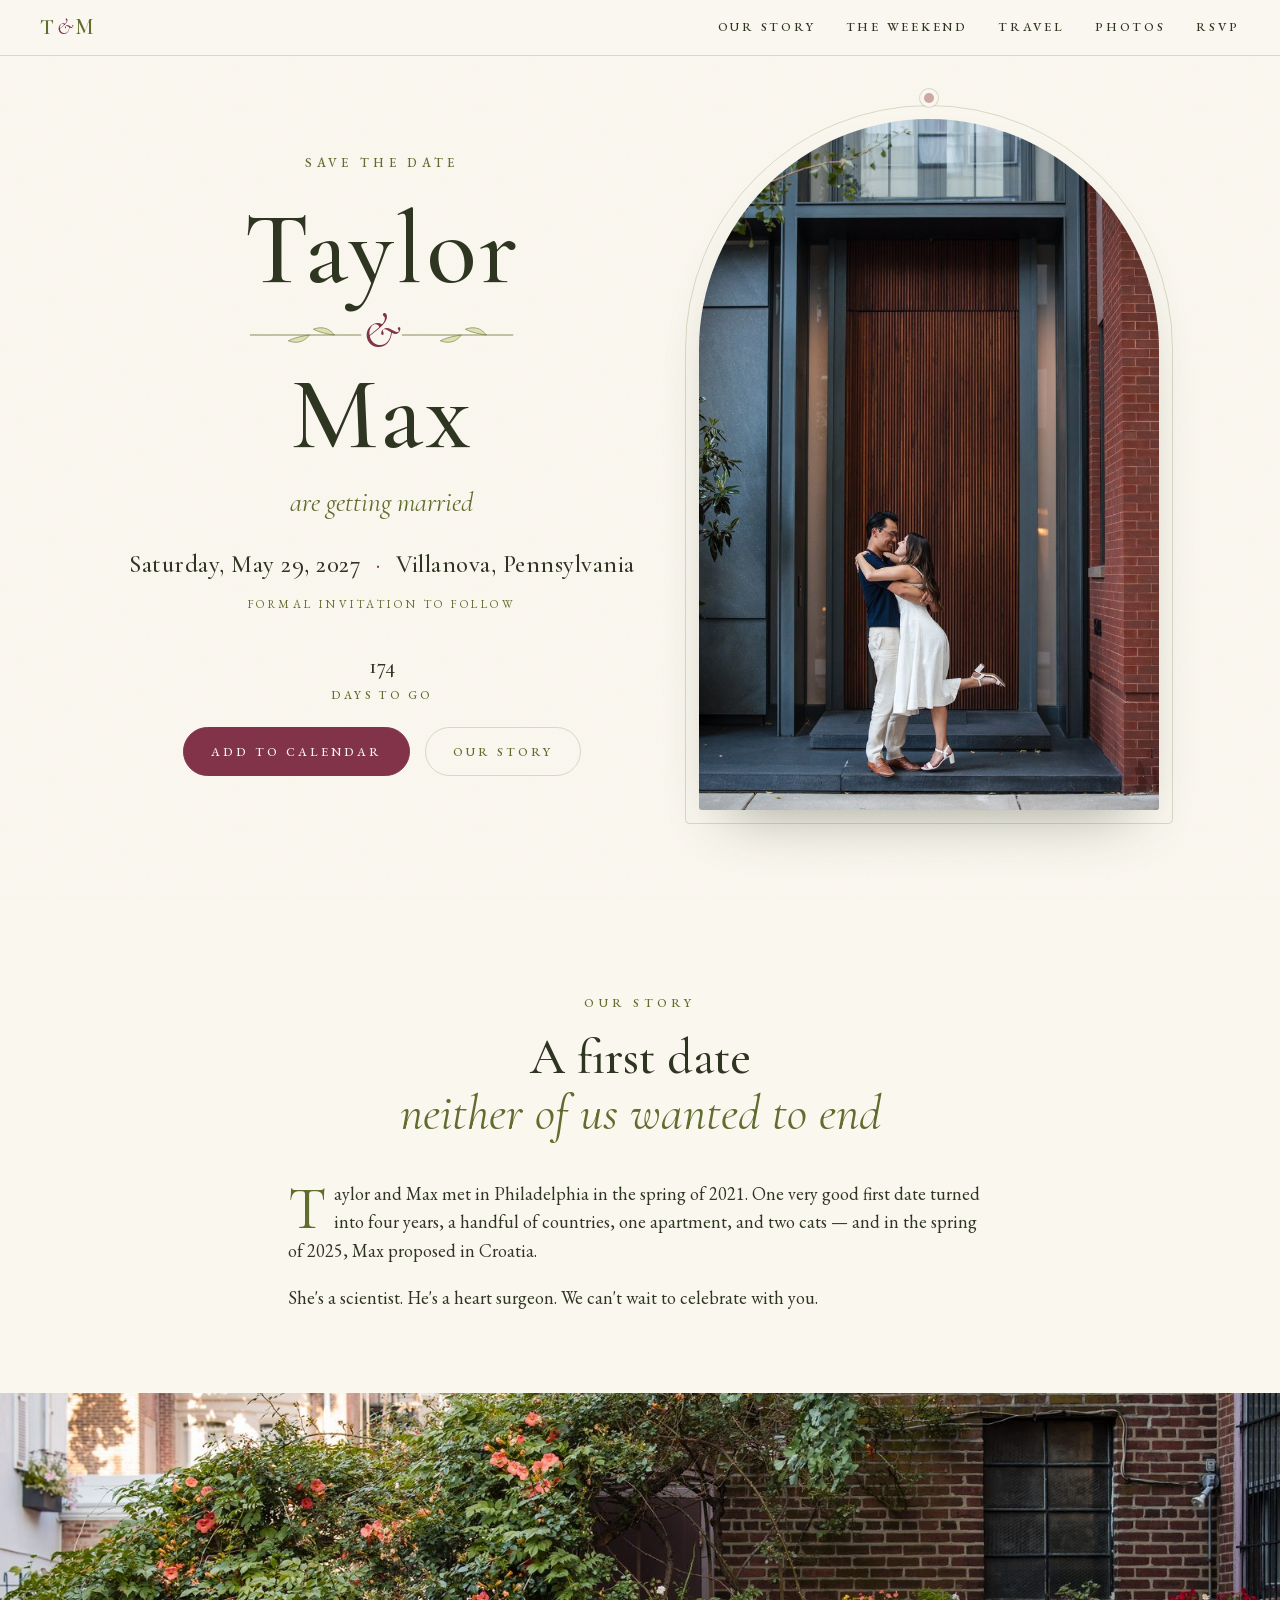
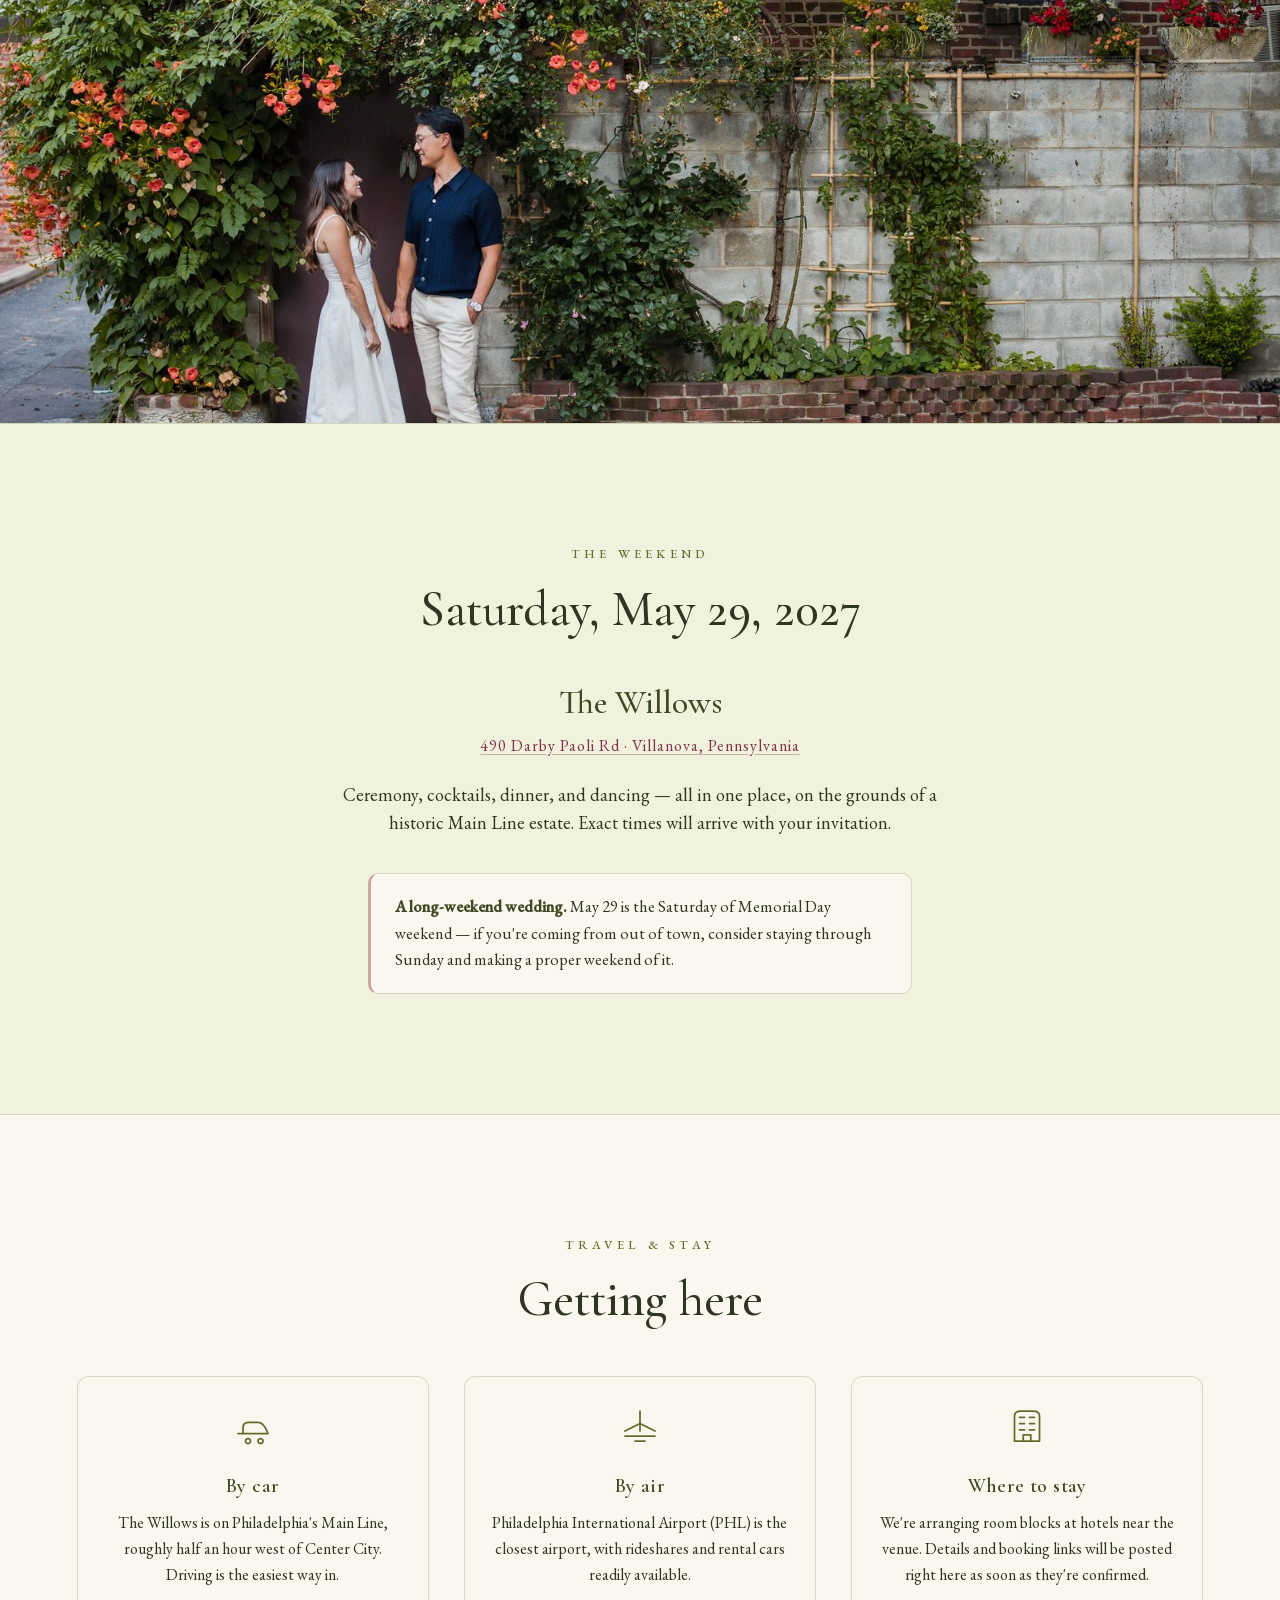
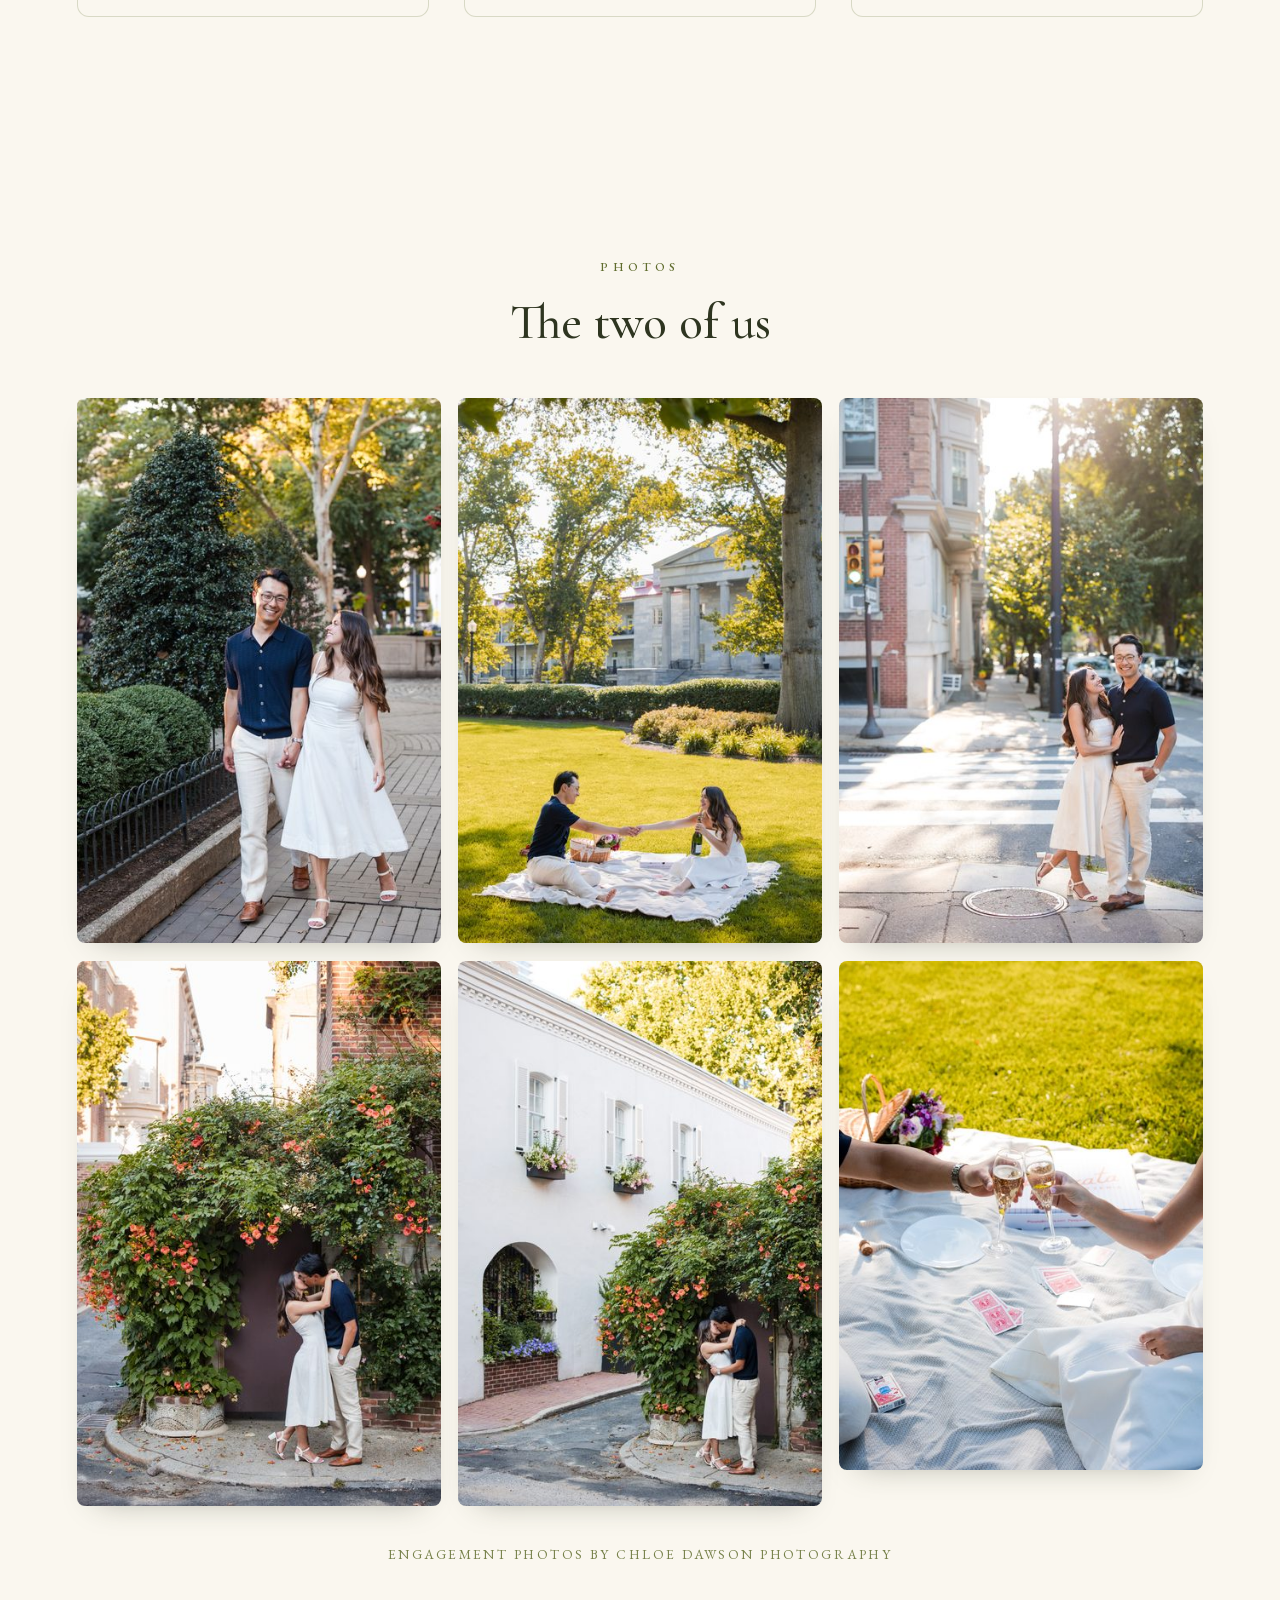
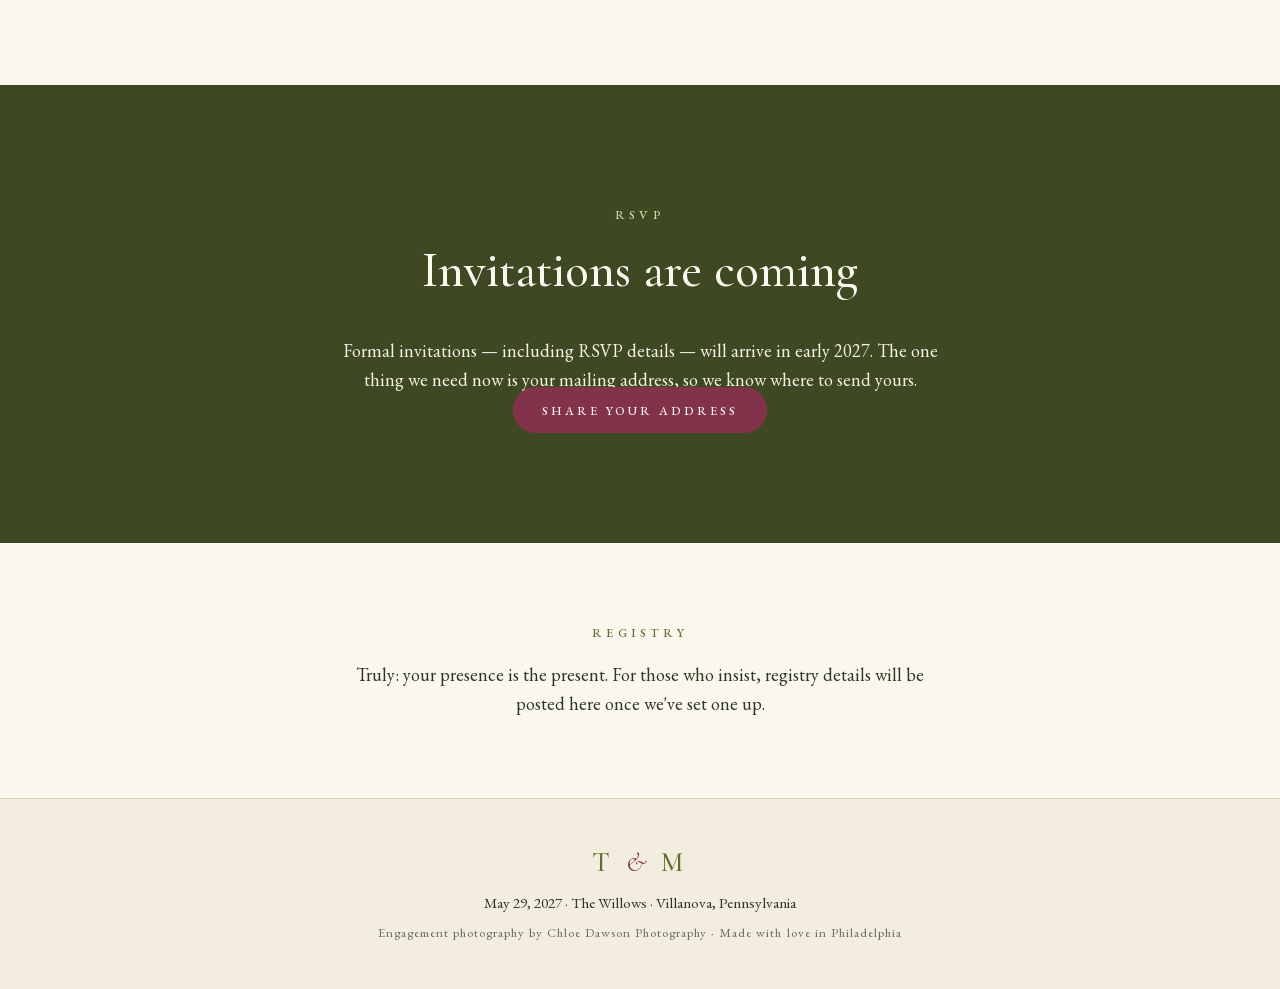
==== details/index.html @ 6a50643a "Save-the-date front door with mailing-address form; full site moved to /details/ (story trimmed, gal" ====
<!DOCTYPE html>
<html lang="en" class="no-js">
<head>
<meta charset="utf-8">
<meta name="viewport" content="width=device-width, initial-scale=1">
<title>Save the Date — Taylor &amp; Max, May 29, 2027</title>
<meta name="description" content="Save the date: Taylor &amp; Max are getting married Saturday, May 29, 2027 at The Willows in Villanova, Pennsylvania. Formal invitation to follow.">
<link rel="canonical" href="https://maxandtaylor2027.com/details/">
<meta property="og:title" content="Save the Date — Taylor &amp; Max, May 29, 2027">
<meta property="og:description" content="Save the date: Taylor &amp; Max are getting married Saturday, May 29, 2027 in Villanova, Pennsylvania. Formal invitation to follow.">
<meta property="og:type" content="website">
<meta property="og:url" content="https://maxandtaylor2027.com/details/">
<meta property="og:image" content="https://maxandtaylor2027.com/img/og.jpg">
<meta property="og:image:width" content="1200">
<meta property="og:image:height" content="630">
<meta name="theme-color" content="#FAF7EF">
<link rel="icon" href="/favicon.svg" type="image/svg+xml">
<link rel="preload" href="/fonts/CormorantGaramond-400.woff2" as="font" type="font/woff2" crossorigin>
<link rel="preload" href="/fonts/CormorantGaramond-400i.woff2" as="font" type="font/woff2" crossorigin>
<link rel="stylesheet" href="/css/styles.css">
</head>
<body>

<header class="topbar" id="top">
  <a class="monogram" href="#top" aria-label="Taylor and Max — back to top">T<span class="amp">&amp;</span>M</a>
  <nav class="topnav" aria-label="Sections">
    <a href="#story">Our Story</a>
    <a href="#weekend">The Weekend</a>
    <a href="#travel">Travel</a>
    <a href="#photos">Photos</a>
    <a href="#rsvp">RSVP</a>
  </nav>
</header>

<main>

<!-- ============ HERO ============ -->
<section class="hero">
  <div class="hero-text">
    <p class="eyebrow reveal">Save the Date</p>
    <h1 class="names">
      <span class="reveal d1">Taylor</span>
      <span class="ampline reveal d2"><svg class="sprig sprig-left" viewBox="0 0 120 24" aria-hidden="true"><path d="M118 12 C 90 12, 60 12, 2 12" /><path d="M30 12 C 36 4, 44 3, 52 6 C 44 10, 36 11, 30 12 Z" class="leaf"/><path d="M56 12 C 62 20, 70 21, 78 18 C 70 14, 62 13, 56 12 Z" class="leaf"/></svg><em>&amp;</em><svg class="sprig" viewBox="0 0 120 24" aria-hidden="true"><path d="M2 12 C 30 12, 60 12, 118 12" /><path d="M90 12 C 84 4, 76 3, 68 6 C 76 10, 84 11, 90 12 Z" class="leaf"/><path d="M64 12 C 58 20, 50 21, 42 18 C 50 14, 58 13, 64 12 Z" class="leaf"/></svg></span>
      <span class="reveal d3">Max</span>
    </h1>
    <p class="hero-sub reveal d4"><em>are getting married</em></p>
    <p class="hero-date reveal d4">Saturday, May 29, 2027 <span class="dot">&middot;</span> Villanova, Pennsylvania</p>
    <p class="hero-note reveal d5">Formal invitation to follow</p>
    <div class="hero-meta reveal d5">
      <p class="countdown" id="countdown" aria-live="off"></p>
      <div class="hero-actions">
        <a class="btn" href="/wedding.ics" download>Add to calendar</a>
        <a class="btn btn-ghost" href="#story">Our story</a>
      </div>
    </div>
  </div>
  <figure class="hero-photo reveal-photo">
    <img src="/img/p150-md.jpg" srcset="/img/p150-md.jpg 733w, /img/p150-lg.jpg 1067w" sizes="(max-width: 900px) 92vw, 44vw" width="733" height="1100" alt="Taylor and Max kissing in a doorway, Taylor's heel kicked up" fetchpriority="high" decoding="async">
  </figure>
</section>

<!-- ============ STORY ============ -->
<section class="section story" id="story">
  <div class="measure">
    <p class="kicker reveal">Our Story</p>
    <h2 class="reveal">A first date<br><em>neither of us wanted to end</em></h2>
    <div class="prose reveal">
      <p>Taylor and Max met in Philadelphia in the spring of 2021. One very good first date turned into four years, a handful of countries, one apartment, and two cats &mdash; and in the spring of 2025, Max proposed in Croatia.</p>
      <p>She's a scientist. He's a heart surgeon. We can't wait to celebrate with you.</p>
    </div>
  </div>
  <div class="story-band reveal-photo">
    <img src="/img/p104-md.jpg" srcset="/img/p104-md.jpg 1100w, /img/p104-lg.jpg 1600w" sizes="100vw" width="1100" height="733" alt="Taylor and Max beneath a wall of flowering trumpet vine in Philadelphia" loading="lazy" decoding="async">
  </div>
</section>

<!-- ============ WEEKEND ============ -->
<section class="section weekend" id="weekend">
  <div class="measure center">
    <p class="kicker reveal">The Weekend</p>
    <h2 class="reveal">Saturday, May 29, 2027</h2>
    <div class="venue reveal">
      <p class="venue-name">The Willows</p>
      <p class="venue-addr"><a href="https://maps.google.com/?q=The+Willows,+490+Darby+Paoli+Rd,+Villanova,+PA+19085" rel="noopener" target="_blank">490 Darby Paoli Rd &middot; Villanova, Pennsylvania</a></p>
    </div>
    <p class="prose-wide reveal">Ceremony, cocktails, dinner, and dancing &mdash; all in one place, on the grounds of a historic Main&nbsp;Line estate. Exact times will arrive with your invitation.</p>
    <aside class="notecard reveal">
      <p><strong>A long-weekend wedding.</strong> May 29 is the Saturday of Memorial Day weekend &mdash; if you're coming from out of town, consider staying through Sunday and making a proper weekend of it.</p>
    </aside>
  </div>
</section>

<!-- ============ TRAVEL ============ -->
<section class="section travel" id="travel">
  <div class="wide">
    <p class="kicker center reveal">Travel &amp; Stay</p>
    <h2 class="center reveal">Getting here</h2>
    <div class="travel-grid">
      <article class="travel-card reveal">
        <svg class="ticon" viewBox="0 0 32 32" aria-hidden="true"><path d="M4 22 L28 22 M8 22 L8 17 C8 14 10 13 13 13 L20 13 C24 13 26 16 28 22 M12 26 a2 2 0 1 0 0.01 0 M22 26 a2 2 0 1 0 0.01 0"/></svg>
        <h3>By car</h3>
        <p>The Willows is on Philadelphia's Main Line, roughly half an hour west of Center City. Driving is the easiest way in.</p>
      </article>
      <article class="travel-card reveal d1">
        <svg class="ticon" viewBox="0 0 32 32" aria-hidden="true"><path d="M4 24 L28 24 M16 4 L16 14 M16 14 L28 20 M16 14 L4 20 M16 14 L16 20 M12 28 L20 28"/></svg>
        <h3>By air</h3>
        <p>Philadelphia International Airport (PHL) is the closest airport, with rideshares and rental cars readily available.</p>
      </article>
      <article class="travel-card reveal d2">
        <svg class="ticon" viewBox="0 0 32 32" aria-hidden="true"><path d="M6 28 L6 8 C6 5 8 4 11 4 L21 4 C24 4 26 5 26 8 L26 28 M6 28 L26 28 M10 9 L14 9 M18 9 L22 9 M10 14 L14 14 M18 14 L22 14 M10 19 L14 19 M18 19 L22 19 M13 28 L13 23 L19 23 L19 28"/></svg>
        <h3>Where to stay</h3>
        <p>We're arranging room blocks at hotels near the venue. Details and booking links will be posted right here as soon as they're confirmed.</p>
      </article>
    </div>
  </div>
</section>

<!-- ============ PHOTOS ============ -->
<section class="section photos" id="photos">
  <div class="wide">
    <p class="kicker center reveal">Photos</p>
    <h2 class="center reveal">The two of us</h2>
    <div class="gallery" id="gallery">
      <button class="ph" aria-label="View photo 1"><img src="/img/p133-sm.jpg" srcset="/img/p133-sm.jpg 427w, /img/p133-md.jpg 733w" sizes="(max-width: 640px) 92vw, (max-width: 1000px) 44vw, 29vw" data-full="/img/p133-lg.jpg" width="733" height="1100" alt="Walking together along a tree-lined square" loading="lazy" decoding="async"></button>
      <button class="ph" aria-label="View photo 2"><img src="/img/p105-sm.jpg" srcset="/img/p105-sm.jpg 427w, /img/p105-md.jpg 733w" sizes="(max-width: 640px) 92vw, (max-width: 1000px) 44vw, 29vw" data-full="/img/p105-lg.jpg" width="733" height="1100" alt="A kiss beneath an archway of trumpet vine" loading="lazy" decoding="async"></button>
      <button class="ph" aria-label="View photo 3"><img src="/img/pbase-sm.jpg" srcset="/img/pbase-sm.jpg 427w, /img/pbase-md.jpg 733w" sizes="(max-width: 640px) 92vw, (max-width: 1000px) 44vw, 29vw" data-full="/img/pbase-lg.jpg" width="733" height="1100" alt="A picnic on the lawn with a basket and champagne" loading="lazy" decoding="async"></button>
      <button class="ph" aria-label="View photo 4"><img src="/img/p106-sm.jpg" srcset="/img/p106-sm.jpg 427w, /img/p106-md.jpg 733w" sizes="(max-width: 640px) 92vw, (max-width: 1000px) 44vw, 29vw" data-full="/img/p106-lg.jpg" width="733" height="1100" alt="An embrace beside a white cottage with flower boxes" loading="lazy" decoding="async"></button>
      <button class="ph" aria-label="View photo 5"><img src="/img/p38-sm.jpg" srcset="/img/p38-sm.jpg 427w, /img/p38-md.jpg 733w" sizes="(max-width: 640px) 92vw, (max-width: 1000px) 44vw, 29vw" data-full="/img/p38-lg.jpg" width="733" height="1100" alt="Crossing a golden-lit city street" loading="lazy" decoding="async"></button>
      <button class="ph" aria-label="View photo 6"><img src="/img/p6-sm.jpg" srcset="/img/p6-sm.jpg 457w, /img/p6-md.jpg 786w" sizes="(max-width: 640px) 92vw, (max-width: 1000px) 44vw, 29vw" data-full="/img/p6-lg.jpg" width="786" height="1100" alt="A champagne toast over the picnic blanket" loading="lazy" decoding="async"></button>
    </div>
    <p class="credit center">Engagement photos by Chloe Dawson Photography</p>
  </div>
</section>

<!-- ============ RSVP ============ -->
<section class="section rsvp" id="rsvp">
  <div class="measure center">
    <p class="kicker light reveal">RSVP</p>
    <h2 class="reveal">Invitations are coming</h2>
    <p class="prose-wide reveal">Formal invitations &mdash; including RSVP details &mdash; will arrive in early 2027. The one thing we need now is your mailing address, so we know where to send yours.</p>
    <p class="center reveal"><a class="btn" href="/#address">Share your address</a></p>
  </div>
</section>

<!-- ============ REGISTRY ============ -->
<section class="section registry" id="registry">
  <div class="measure center">
    <p class="kicker reveal">Registry</p>
    <p class="prose-wide reveal">Truly: your presence is the present. For those who insist, registry details will be posted here once we've set one up.</p>
  </div>
</section>

</main>

<footer class="footer">
  <p class="foot-monogram">T <em>&amp;</em> M</p>
  <p>May 29, 2027 &middot; The Willows &middot; Villanova, Pennsylvania</p>
  <p class="foot-credit">Engagement photography by Chloe Dawson Photography &middot; Made with love in Philadelphia</p>
</footer>

<!-- Lightbox -->
<dialog class="lightbox" id="lightbox" aria-label="Photo viewer">
  <button class="lb-close" id="lbClose" aria-label="Close">&times;</button>
  <button class="lb-prev" id="lbPrev" aria-label="Previous photo">&#8249;</button>
  <img id="lbImg" alt="">
  <button class="lb-next" id="lbNext" aria-label="Next photo">&#8250;</button>
</dialog>

<script src="/js/main.js" defer></script>
</body>
</html>
---- css/styles.css ----
/* ————————————————————————————————————————————————
   Taylor & Max · May 29 2027 · maxandtaylor2027.com
   Palette from Taylor's board: olive #606D2E · celadon #D5DB9C
   dusty rose #CFA7A5 · berry #82334A · cream paper base
———————————————————————————————————————————————— */

/* Variable fonts: one file per style covers the full weight range */
@font-face { font-family:'Cormorant Garamond'; src:url('/fonts/CormorantGaramond-400.woff2') format('woff2'); font-weight:400 600; font-style:normal; font-display:swap; }
@font-face { font-family:'Cormorant Garamond'; src:url('/fonts/CormorantGaramond-400i.woff2') format('woff2'); font-weight:400; font-style:italic; font-display:swap; }
@font-face { font-family:'EB Garamond'; src:url('/fonts/EBGaramond-400.woff2') format('woff2'); font-weight:400 500; font-style:normal; font-display:swap; }
@font-face { font-family:'EB Garamond'; src:url('/fonts/EBGaramond-400i.woff2') format('woff2'); font-weight:400; font-style:italic; font-display:swap; }

:root{
  --cream:#FAF7EF;
  --cream-deep:#F2EDDE;
  --wash:#F0F2DD;
  --celadon:#D5DB9C;
  --olive:#606D2E;
  --olive-deep:#3E4823;
  --ink:#2E3520;
  --rose:#CFA7A5;
  --rose-deep:#B98784;
  --berry:#82334A;
  --hairline:rgba(96,109,46,.22);
  --display:'Cormorant Garamond', 'Iowan Old Style', Georgia, serif;
  --body:'EB Garamond', Georgia, serif;
  --ease:cubic-bezier(.22,.61,.21,1);
}

*{ box-sizing:border-box; margin:0; padding:0; }
html{ scroll-behavior:smooth; }
body{
  font-family:var(--body);
  color:var(--ink);
  background:var(--cream);
  line-height:1.6;
  font-size:1.125rem;
  -webkit-font-smoothing:antialiased;
  overflow-x:hidden;
}
/* paper grain */
body::after{
  content:""; position:fixed; inset:0; z-index:3; pointer-events:none;
  background-image:url("data:image/svg+xml,%3Csvg xmlns='http://www.w3.org/2000/svg' width='240' height='240'%3E%3Cfilter id='n'%3E%3CfeTurbulence type='fractalNoise' baseFrequency='0.9' numOctaves='2'/%3E%3C/filter%3E%3Crect width='240' height='240' filter='url(%23n)' opacity='0.5'/%3E%3C/svg%3E");
  opacity:.05; mix-blend-mode:multiply;
}
img{ max-width:100%; display:block; }
a{ color:var(--berry); text-decoration-color:rgba(130,51,74,.35); text-underline-offset:3px; }
a:hover{ text-decoration-color:var(--berry); }
::selection{ background:var(--celadon); color:var(--ink); }

/* ————— top bar ————— */
.topbar{
  position:sticky; top:0; z-index:20;
  display:flex; align-items:center; justify-content:space-between;
  padding:.65rem clamp(1rem,4vw,2.5rem);
  background:color-mix(in srgb, var(--cream) 86%, transparent);
  backdrop-filter:blur(10px); -webkit-backdrop-filter:blur(10px);
  border-bottom:1px solid var(--hairline);
}
.monogram{
  font-family:var(--display); font-weight:600; font-size:1.35rem;
  letter-spacing:.12em; color:var(--olive); text-decoration:none;
}
.monogram .amp{ color:var(--berry); font-style:italic; font-weight:400; }
.topnav{ display:flex; gap:clamp(.9rem,2.5vw,1.9rem); overflow-x:auto; scrollbar-width:none; }
.topnav::-webkit-scrollbar{ display:none; }
.topnav a{
  font-family:var(--body); font-weight:500; font-size:.78rem;
  letter-spacing:.22em; text-transform:uppercase;
  color:var(--ink); text-decoration:none; white-space:nowrap;
  padding:.3rem 0; border-bottom:1px solid transparent;
  transition:color .25s, border-color .25s;
}
.topnav a:hover{ color:var(--berry); border-color:var(--berry); }

/* ————— hero ————— */
.hero{
  display:grid; grid-template-columns:1.05fr .95fr; align-items:center;
  gap:clamp(2rem,5vw,4.5rem);
  padding:clamp(2.5rem,7vh,5.5rem) clamp(1.25rem,6vw,5.5rem);
  min-height:88vh;
}
.hero-text{ max-width:34rem; justify-self:end; text-align:center; }
.eyebrow{
  font-size:.8rem; letter-spacing:.34em; text-transform:uppercase;
  color:var(--olive); font-weight:500; margin-bottom:clamp(1.2rem,3vh,2rem);
}
.names{ font-family:var(--display); font-weight:500; color:var(--ink); line-height:.95; }
.names > span{ display:block; }
.names span:first-child, .names span:last-child{ font-size:clamp(3.4rem,9vw,6.5rem); letter-spacing:.02em; }
.ampline{ display:flex; align-items:center; justify-content:center; gap:.9rem; margin:.5rem 0; }
.ampline em{
  font-family:var(--display); font-style:italic; font-weight:400;
  font-size:clamp(1.9rem,4.5vw,3.1rem); color:var(--berry); line-height:1;
}
.sprig{ width:clamp(60px,9vw,120px); height:24px; }
.sprig path{ fill:none; stroke:var(--olive); stroke-width:1.1; opacity:.75; }
.sprig path.leaf{ fill:var(--celadon); stroke:var(--olive); stroke-width:.8; }
.sprig-left{ transform:scaleX(-1); }
.hero-sub{
  font-family:var(--display); font-style:italic; font-size:clamp(1.25rem,2.6vw,1.7rem);
  color:var(--olive); margin-top:1.1rem;
}
.hero-date{
  font-family:var(--display); font-weight:500; font-size:clamp(1.15rem,2.4vw,1.55rem);
  color:var(--ink); margin-top:1.3rem; letter-spacing:.02em;
}
.hero-date .dot{ color:var(--berry); padding:0 .35em; }
.hero-note{
  font-family:var(--body); font-size:.72rem; letter-spacing:.3em; text-transform:uppercase;
  color:var(--olive); margin-top:.6rem;
}
.hero-meta{ margin-top:clamp(1.6rem,4vh,2.6rem); }
.countdown{
  font-family:var(--display); font-weight:500; font-size:1.35rem; color:var(--ink);
  min-height:1.6em;
}
.countdown small{
  font-family:var(--body); font-size:.72rem; letter-spacing:.3em; text-transform:uppercase;
  color:var(--olive); display:block; margin-top:.15rem;
}
.hero-actions{ display:flex; gap:.9rem; justify-content:center; margin-top:1.4rem; flex-wrap:wrap; }
.btn{
  font-family:var(--body); font-weight:500; font-size:.78rem;
  letter-spacing:.24em; text-transform:uppercase; text-decoration:none;
  color:var(--cream); background:var(--berry);
  padding:.85rem 1.7rem; border-radius:999px;
  border:1px solid var(--berry);
  transition:background .3s, color .3s, transform .3s var(--ease), box-shadow .3s;
}
.btn:hover{ background:#6E2A3E; transform:translateY(-2px); box-shadow:0 10px 24px -12px rgba(130,51,74,.55); }
.btn-ghost{ background:transparent; color:var(--olive); border-color:var(--hairline); }
.btn-ghost:hover{ background:var(--wash); color:var(--olive-deep); box-shadow:none; }

.hero-photo{ position:relative; justify-self:start; width:min(100%,460px); }
.hero-photo img{
  width:100%; height:auto;
  border-radius:999px 999px 12px 12px;
  box-shadow:0 30px 60px -30px rgba(46,53,32,.45);
}
.hero-photo::before{
  content:""; position:absolute; inset:-14px;
  border:1px solid var(--hairline);
  border-radius:999px 999px 18px 18px;
  pointer-events:none;
}
.hero-photo::after{
  content:""; position:absolute; top:-26px; left:50%; transform:translateX(-50%);
  width:10px; height:10px; border-radius:50%;
  background:var(--rose); box-shadow:0 0 0 4px var(--cream), 0 0 0 5px var(--hairline);
}

/* ————— shared section bits ————— */
.section{ padding:clamp(4rem,10vw,7.5rem) clamp(1.25rem,6vw,5.5rem); }
.measure{ max-width:44rem; margin-inline:auto; }
.wide{ max-width:72rem; margin-inline:auto; }
.center{ text-align:center; }
.kicker{
  font-size:.78rem; letter-spacing:.34em; text-transform:uppercase;
  color:var(--olive); font-weight:500; margin-bottom:1.1rem; text-align:center;
}
.kicker.light{ color:var(--celadon); }
h2{
  font-family:var(--display); font-weight:500; font-size:clamp(2rem,5vw,3.1rem);
  line-height:1.12; color:var(--ink); text-align:center; margin-bottom:clamp(1.6rem,4vw,2.4rem);
}
h2 em{ font-style:italic; color:var(--olive); }
.prose p{ margin-bottom:1.15rem; }
.prose .closer{
  font-family:var(--display); font-style:italic; font-size:1.4rem;
  color:var(--berry); text-align:center; margin-top:1.8rem;
}
.prose-wide{ max-width:38rem; margin-inline:auto; }

/* ————— story ————— */
.story{ padding-bottom:0; }
.story .prose p:first-of-type::first-letter{
  font-family:var(--display); font-size:3.4em; line-height:.8;
  float:left; padding:.08em .12em 0 0; color:var(--olive);
}
.story-band{ margin-top:clamp(3rem,7vw,5rem); margin-inline:calc(-1 * clamp(1.25rem,6vw,5.5rem)); }
.story-band img{ width:100%; max-height:70vh; object-fit:cover; object-position:center 40%; }

/* ————— weekend ————— */
.weekend{ background:var(--wash); border-block:1px solid var(--hairline); }
.venue{ margin:1.4rem 0; }
.venue-name{ font-family:var(--display); font-size:clamp(1.6rem,3.4vw,2.1rem); font-weight:500; color:var(--olive-deep); }
.venue-addr{ font-size:1rem; letter-spacing:.06em; margin-top:.2rem; }
.notecard{
  margin:2.2rem auto 0; max-width:34rem; text-align:left;
  background:var(--cream); border:1px solid var(--hairline); border-left:3px solid var(--rose);
  border-radius:10px; padding:1.25rem 1.5rem; font-size:1.02rem;
}
.notecard strong{ color:var(--olive-deep); }

/* ————— travel ————— */
.travel-grid{
  display:grid; grid-template-columns:repeat(3,1fr);
  gap:clamp(1.2rem,3vw,2.2rem); margin-top:clamp(2rem,5vw,3rem);
}
.travel-card{
  background:var(--cream); border:1px solid var(--hairline); border-radius:12px;
  padding:1.8rem 1.6rem; text-align:center;
  transition:transform .35s var(--ease), box-shadow .35s;
}
.travel-card:hover{ transform:translateY(-4px); box-shadow:0 18px 40px -24px rgba(46,53,32,.35); }
.ticon{ width:40px; height:40px; margin-inline:auto; margin-bottom:1rem; }
.ticon path{ fill:none; stroke:var(--olive); stroke-width:1.4; stroke-linecap:round; stroke-linejoin:round; }
.travel-card h3{
  font-family:var(--display); font-weight:600; font-size:1.25rem;
  color:var(--olive-deep); margin-bottom:.5rem; letter-spacing:.02em;
}
.travel-card p{ font-size:1rem; }

/* ————— gallery ————— */
.photos .wide > h2{ margin-bottom:0; }
.gallery{
  columns:3; column-gap:1.1rem;
  margin-top:clamp(2rem,5vw,3rem);
}
.ph{
  display:block; width:100%; margin-bottom:1.1rem;
  border:none; padding:0; background:none; cursor:pointer;
  border-radius:8px; overflow:hidden;
  box-shadow:0 14px 30px -20px rgba(46,53,32,.4);
}
.ph img{
  width:100%; height:auto;
  transition:transform .6s var(--ease), filter .6s;
}
.ph:hover img{ transform:scale(1.03); }
.ph:focus-visible{ outline:2px solid var(--berry); outline-offset:3px; }
.credit{
  margin-top:2rem; font-size:.85rem; letter-spacing:.18em; text-transform:uppercase;
  color:var(--olive); opacity:.85;
}

/* ————— rsvp ————— */
.rsvp{ background:var(--olive-deep); }
.rsvp h2{ color:var(--cream); }
.rsvp h2 em{ color:var(--celadon); }
.rsvp .prose-wide{ color:color-mix(in srgb, var(--cream) 88%, var(--celadon)); }

/* ————— registry ————— */
.registry{ padding-top:clamp(3rem,7vw,5rem); padding-bottom:clamp(3rem,7vw,5rem); }

/* ————— footer ————— */
.footer{
  background:var(--cream-deep); border-top:1px solid var(--hairline);
  text-align:center; padding:2.6rem 1.5rem 2.8rem; font-size:.95rem;
}
.foot-monogram{
  font-family:var(--display); font-size:1.7rem; font-weight:500;
  letter-spacing:.18em; color:var(--olive); margin-bottom:.4rem;
}
.foot-monogram em{ color:var(--berry); }
.foot-credit{ font-size:.8rem; letter-spacing:.08em; opacity:.7; margin-top:.5rem; }

/* ————— lightbox ————— */
.lightbox{ border:none; padding:0; background:transparent; max-width:100vw; max-height:100vh; }
.lightbox::backdrop{ background:rgba(30,34,20,.92); }
.lightbox[open]{ display:grid; place-items:center; width:100vw; height:100vh; }
.lightbox img{
  max-width:min(92vw,1000px); max-height:88vh; width:auto; height:auto;
  border-radius:6px; box-shadow:0 40px 80px -30px rgba(0,0,0,.6);
}
.lb-close,.lb-prev,.lb-next{
  position:fixed; z-index:2; border:none; cursor:pointer;
  background:rgba(250,247,239,.12); color:var(--cream);
  width:46px; height:46px; border-radius:50%;
  font-size:1.6rem; line-height:1; display:grid; place-items:center;
  transition:background .25s;
  -webkit-backdrop-filter:blur(6px); backdrop-filter:blur(6px);
}
.lb-close:hover,.lb-prev:hover,.lb-next:hover{ background:rgba(250,247,239,.28); }
.lb-close{ top:1rem; right:1rem; }
.lb-prev{ left:1rem; top:50%; transform:translateY(-50%); }
.lb-next{ right:1rem; top:50%; transform:translateY(-50%); }

/* ————— reveal animation (skipped entirely when JS is absent) ————— */
html:not(.no-js) .reveal, html:not(.no-js) .reveal-photo{ opacity:0; transform:translateY(20px); transition:opacity .9s var(--ease), transform .9s var(--ease); }
html:not(.no-js) .reveal-photo{ transform:translateY(26px) scale(.985); }
html:not(.no-js) .in{ opacity:1; transform:none; }
.d1{ transition-delay:.12s; } .d2{ transition-delay:.24s; } .d3{ transition-delay:.36s; }
.d4{ transition-delay:.48s; } .d5{ transition-delay:.6s; }

@media (prefers-reduced-motion: reduce){
  html{ scroll-behavior:auto; }
  html:not(.no-js) .reveal, html:not(.no-js) .reveal-photo{ opacity:1; transform:none; transition:none; }
  .ph img, .btn, .travel-card{ transition:none; }
}

/* ————— responsive ————— */
@media (max-width: 980px){
  .hero{ grid-template-columns:1fr; min-height:auto; padding-top:2.5rem; }
  .hero-text{ justify-self:center; order:1; }
  .hero-photo{ order:2; justify-self:center; width:min(88vw,420px); }
  .gallery{ columns:2; }
}
@media (max-width: 640px){
  body{ font-size:1.06rem; }
  .topbar{ flex-direction:column; gap:.4rem; padding-bottom:.55rem; }
  .gallery{ columns:1; }
  .story-band{ margin-inline:calc(-1 * clamp(1.25rem,6vw,5.5rem)); }
  .travel-grid{ grid-template-columns:1fr; }
  .lb-prev{ left:.4rem; } .lb-next{ right:.4rem; }
}

/* ————— save-the-date: address card ————— */
.address{ background:var(--wash); }
.address .prose-wide{ margin-bottom:clamp(1.8rem,4vw,2.6rem); }
.card{
  background:var(--cream); border:1px solid var(--hairline); border-radius:16px;
  padding:clamp(1.4rem,4vw,2.4rem); box-shadow:0 30px 60px -40px rgba(46,53,32,.35);
}
.hp{ position:absolute; left:-9999px; width:1px; height:1px; opacity:0; }
.field{ margin-bottom:1.1rem; }
.field label, .field legend{
  display:block; font-size:.74rem; letter-spacing:.24em; text-transform:uppercase;
  color:var(--olive); font-weight:500; margin-bottom:.45rem;
}
.field .opt{ letter-spacing:.06em; text-transform:none; font-style:italic; font-weight:400; opacity:.8; }
.field input[type=text], .field input[type=email]{
  width:100%; font:inherit; font-size:1.05rem; color:var(--ink);
  background:#fff; border:1px solid var(--hairline); border-radius:10px;
  padding:.75rem .9rem; outline:none; transition:border-color .2s, box-shadow .2s;
}
.field input:focus{ border-color:var(--olive); box-shadow:0 0 0 3px rgba(96,109,46,.14); }
.field input::placeholder{ color:rgba(46,53,32,.38); }
.field-row{ display:grid; grid-template-columns:1fr; gap:0 .8rem; }
@media (min-width:560px){ .field-row{ grid-template-columns:2fr .8fr .9fr; } }
fieldset.choice{ border:0; padding:0; }
.pill{ display:inline-flex; margin:0 .5rem .5rem 0; cursor:pointer; }
.pill input{ position:absolute; opacity:0; width:1px; height:1px; }
.pill span{
  font-size:.82rem; letter-spacing:.14em; text-transform:uppercase; font-weight:500;
  color:var(--olive); border:1px solid var(--hairline); border-radius:999px;
  padding:.6rem 1.05rem; transition:background .2s, color .2s, border-color .2s;
}
.pill input:checked + span{ background:var(--olive); color:var(--cream); border-color:var(--olive); }
.pill input:focus-visible + span{ box-shadow:0 0 0 3px rgba(96,109,46,.25); }
.submit-row{ margin-top:1.4rem; display:flex; align-items:center; gap:1rem; flex-wrap:wrap; }
.submit-row .btn{ cursor:pointer; }
.submit-row .btn[disabled]{ opacity:.6; cursor:default; transform:none; box-shadow:none; }
.form-msg{ font-size:.95rem; color:var(--olive-deep); min-height:1.3em; }
.form-msg.bad{ color:var(--berry); }
.thanks{ text-align:center; }
.thanks-mono{ font-family:var(--display); font-size:1.4rem; letter-spacing:.2em; color:var(--olive); }
.thanks-mono em{ color:var(--berry); font-style:italic; }
.thanks h3{ font-family:var(--display); font-weight:500; font-size:clamp(1.7rem,4vw,2.4rem); color:var(--ink); margin:.6rem 0 .8rem; }
.thanks p{ margin-bottom:1rem; }
.peek{ padding-top:clamp(3rem,7vw,5rem); padding-bottom:clamp(3rem,7vw,5rem); }
.peek .prose-wide{ margin-bottom:1.6rem; }
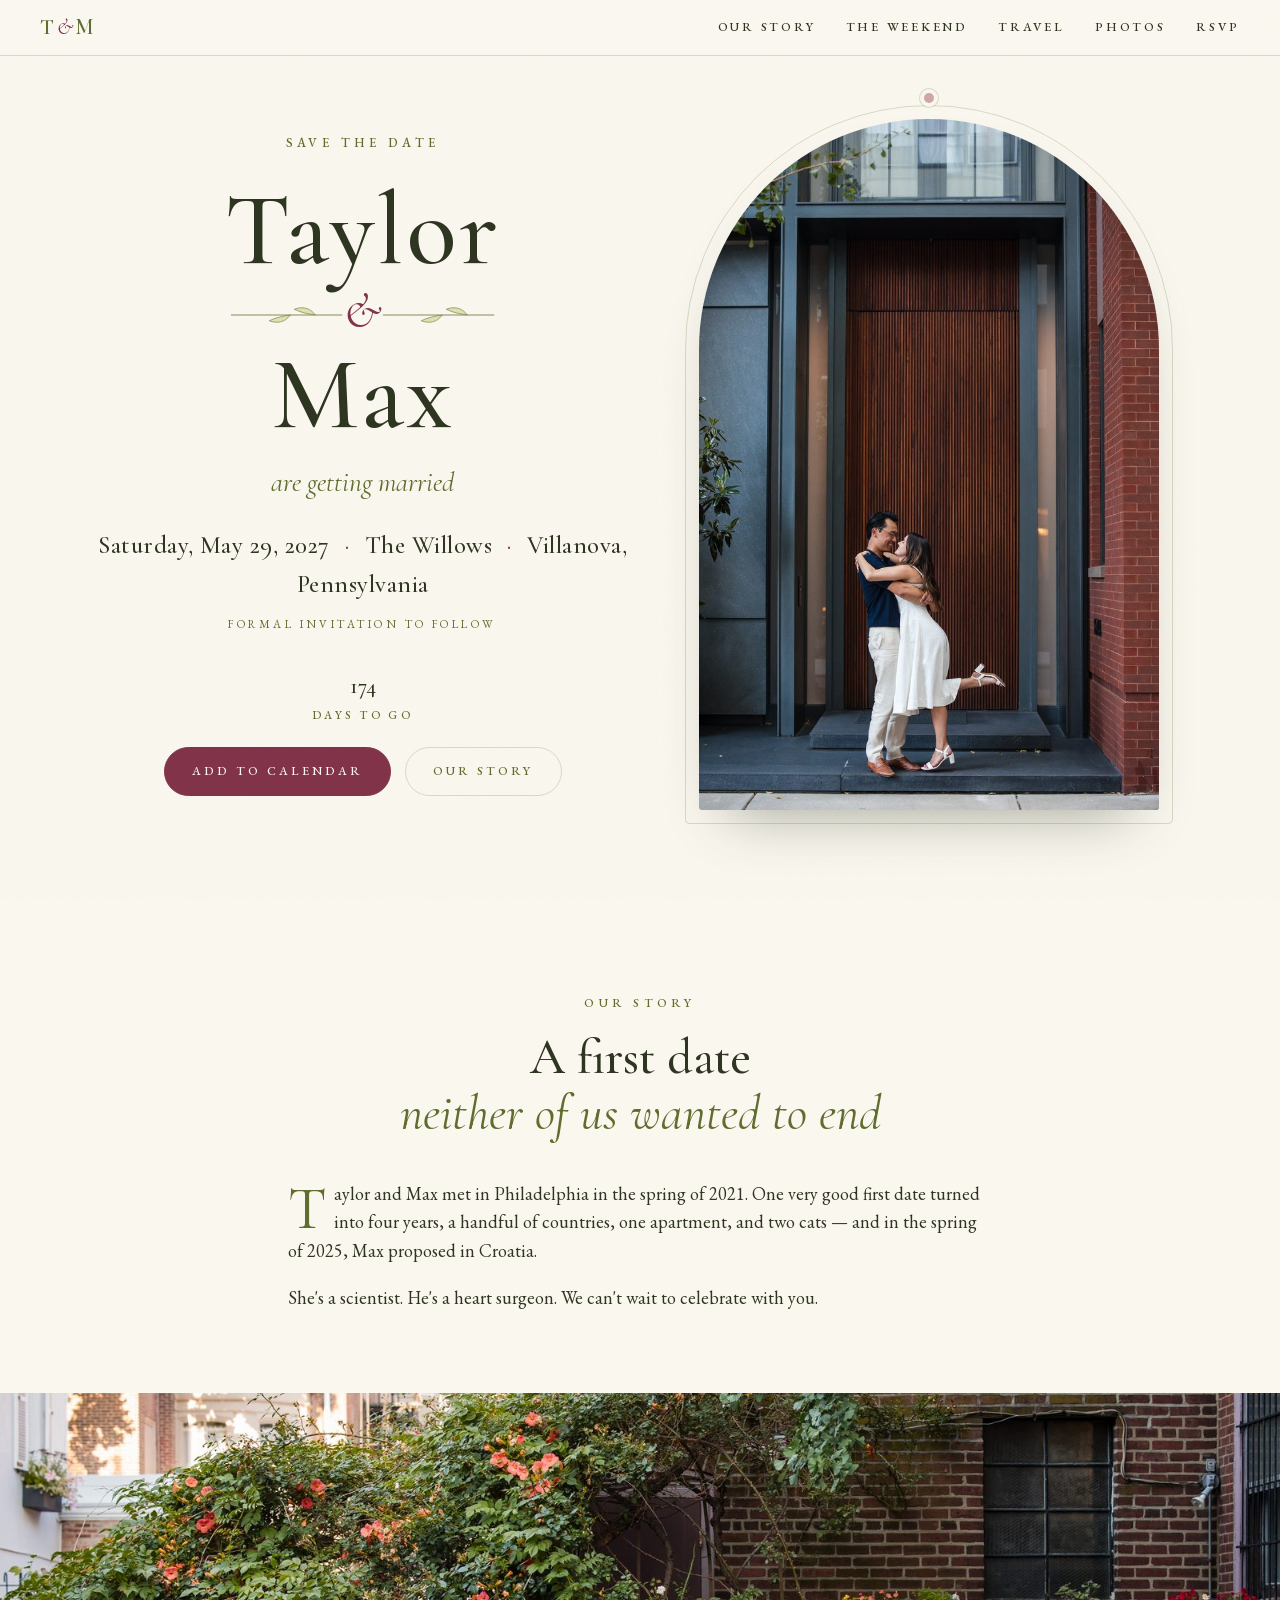
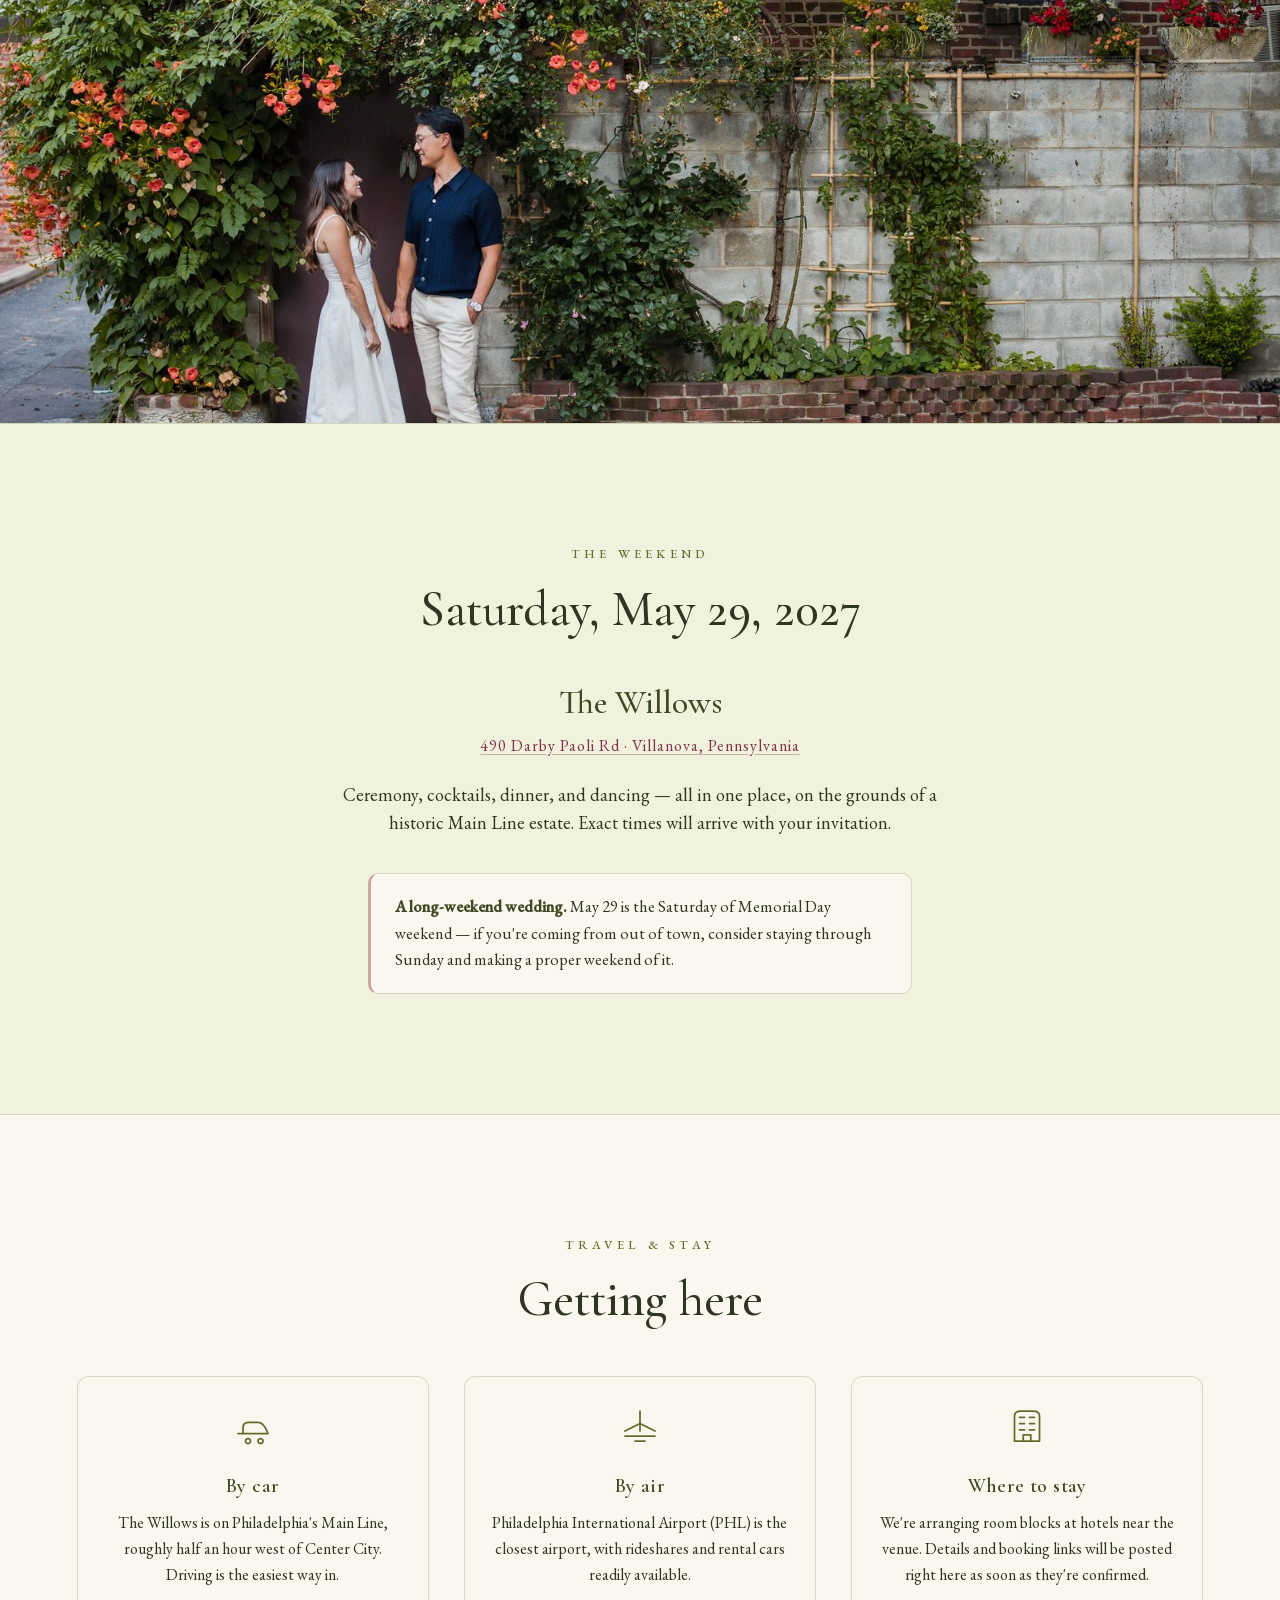
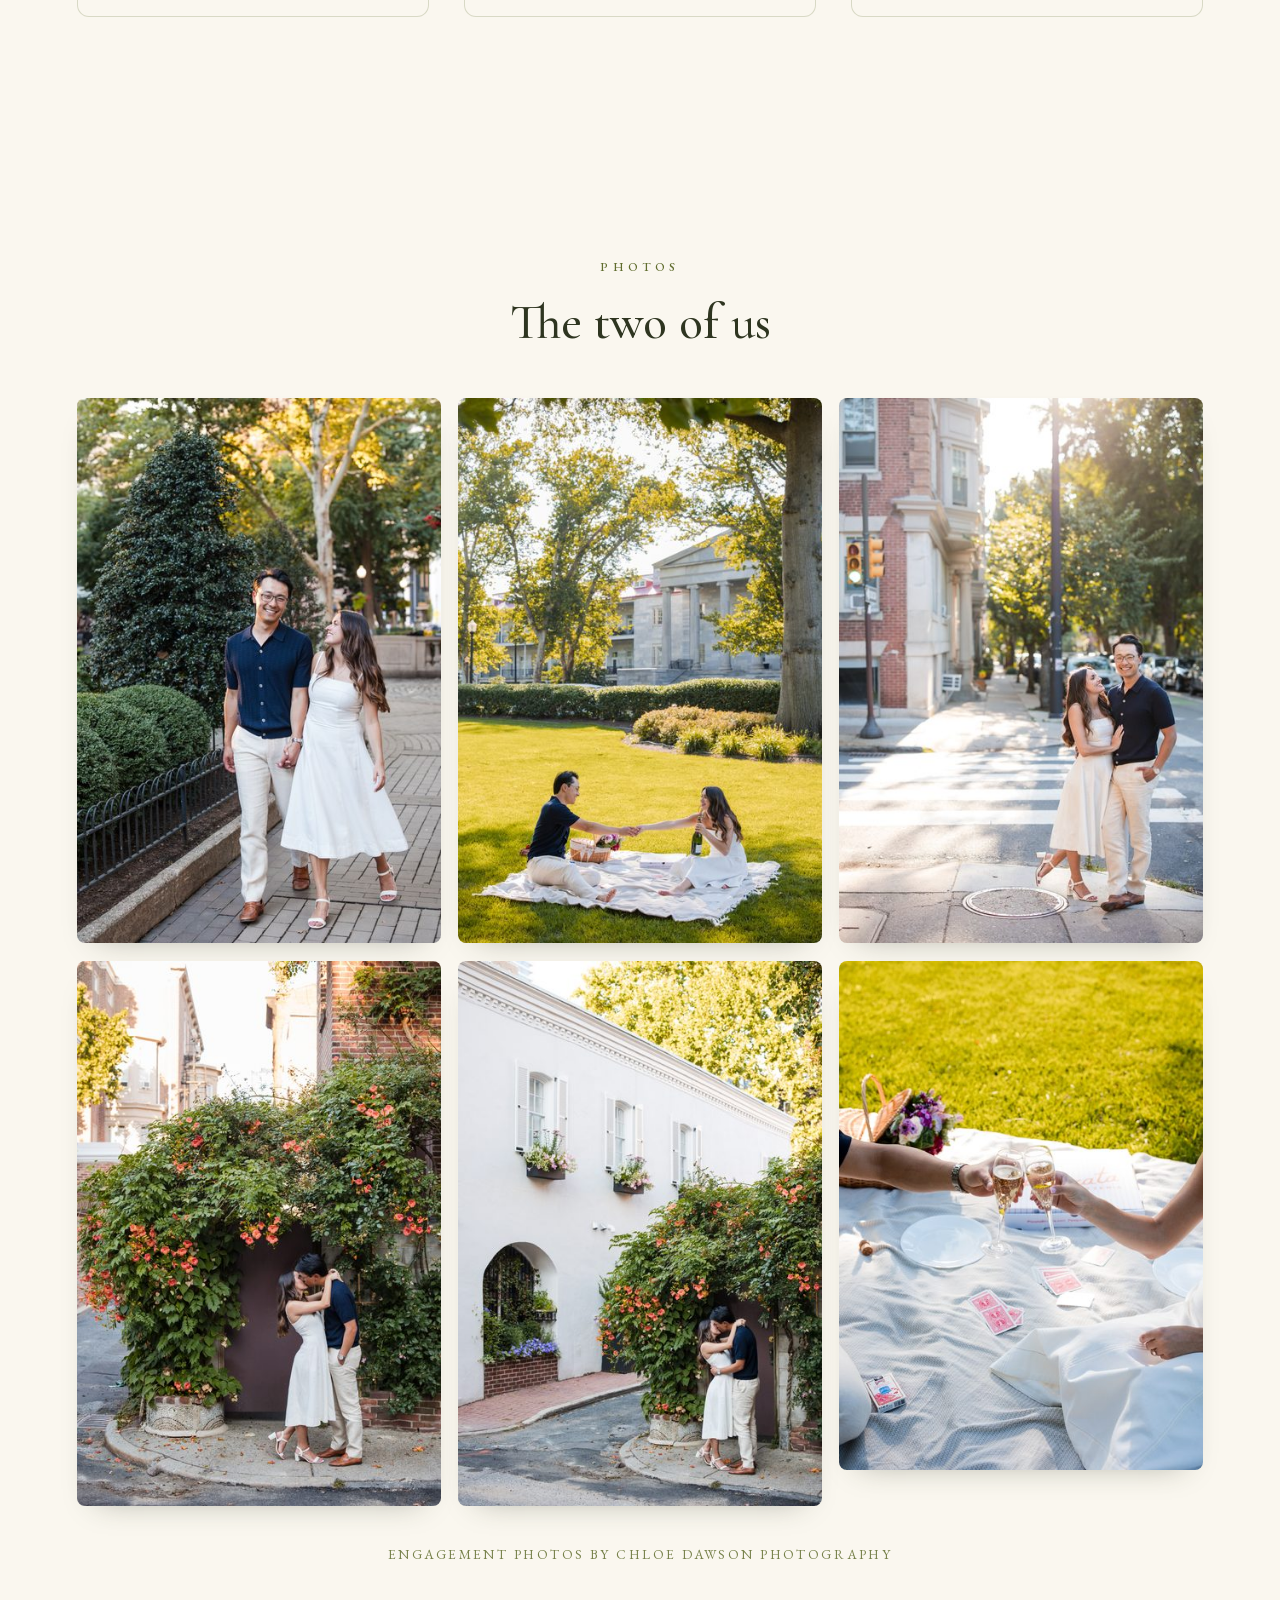
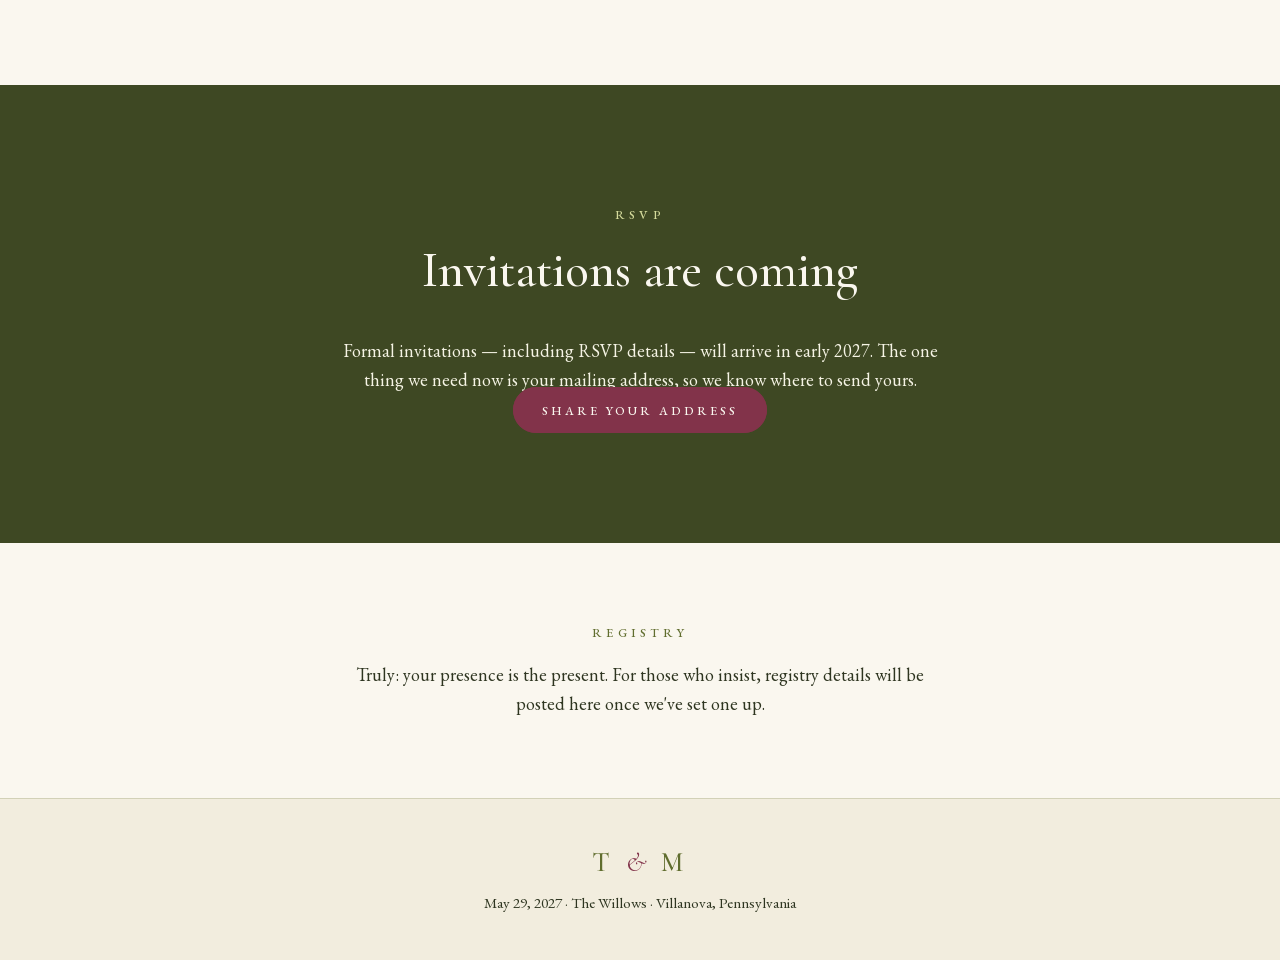
==== commit 7111a718: "Copy: add The Willows to hero date line; drop thirty-seconds line and footer credit" ====
--- a/details/index.html
+++ b/details/index.html
@@ -44,7 +44,7 @@
       <span class="reveal d3">Max</span>
     </h1>
     <p class="hero-sub reveal d4"><em>are getting married</em></p>
-    <p class="hero-date reveal d4">Saturday, May 29, 2027 <span class="dot">&middot;</span> Villanova, Pennsylvania</p>
+    <p class="hero-date reveal d4">Saturday, May 29, 2027 <span class="dot">&middot;</span> The Willows <span class="dot">&middot;</span> Villanova, Pennsylvania</p>
     <p class="hero-note reveal d5">Formal invitation to follow</p>
     <div class="hero-meta reveal d5">
       <p class="countdown" id="countdown" aria-live="off"></p>
@@ -155,7 +155,6 @@
 <footer class="footer">
   <p class="foot-monogram">T <em>&amp;</em> M</p>
   <p>May 29, 2027 &middot; The Willows &middot; Villanova, Pennsylvania</p>
-  <p class="foot-credit">Engagement photography by Chloe Dawson Photography &middot; Made with love in Philadelphia</p>
 </footer>
 
 <!-- Lightbox -->
--- a/css/styles.css
+++ b/css/styles.css
@@ -330,13 +330,15 @@
 .field input::placeholder{ color:rgba(46,53,32,.38); }
 .field-row{ display:grid; grid-template-columns:1fr; gap:0 .8rem; }
 @media (min-width:560px){ .field-row{ grid-template-columns:2fr .8fr .9fr; } }
-fieldset.choice{ border:0; padding:0; }
-.pill{ display:inline-flex; margin:0 .5rem .5rem 0; cursor:pointer; }
-.pill input{ position:absolute; opacity:0; width:1px; height:1px; }
+fieldset.choice{ border:0; padding:0; min-width:0; }
+.pills{ display:flex; flex-wrap:wrap; gap:.6rem; }
+.pill{ position:relative; display:inline-flex; cursor:pointer; line-height:1.2; }
+.pill input{ position:absolute; opacity:0; width:1px; height:1px; margin:0; }
 .pill span{
+  display:inline-block; white-space:nowrap;
   font-size:.82rem; letter-spacing:.14em; text-transform:uppercase; font-weight:500;
   color:var(--olive); border:1px solid var(--hairline); border-radius:999px;
-  padding:.6rem 1.05rem; transition:background .2s, color .2s, border-color .2s;
+  padding:.65rem 1.05rem; transition:background .2s, color .2s, border-color .2s;
 }
 .pill input:checked + span{ background:var(--olive); color:var(--cream); border-color:var(--olive); }
 .pill input:focus-visible + span{ box-shadow:0 0 0 3px rgba(96,109,46,.25); }
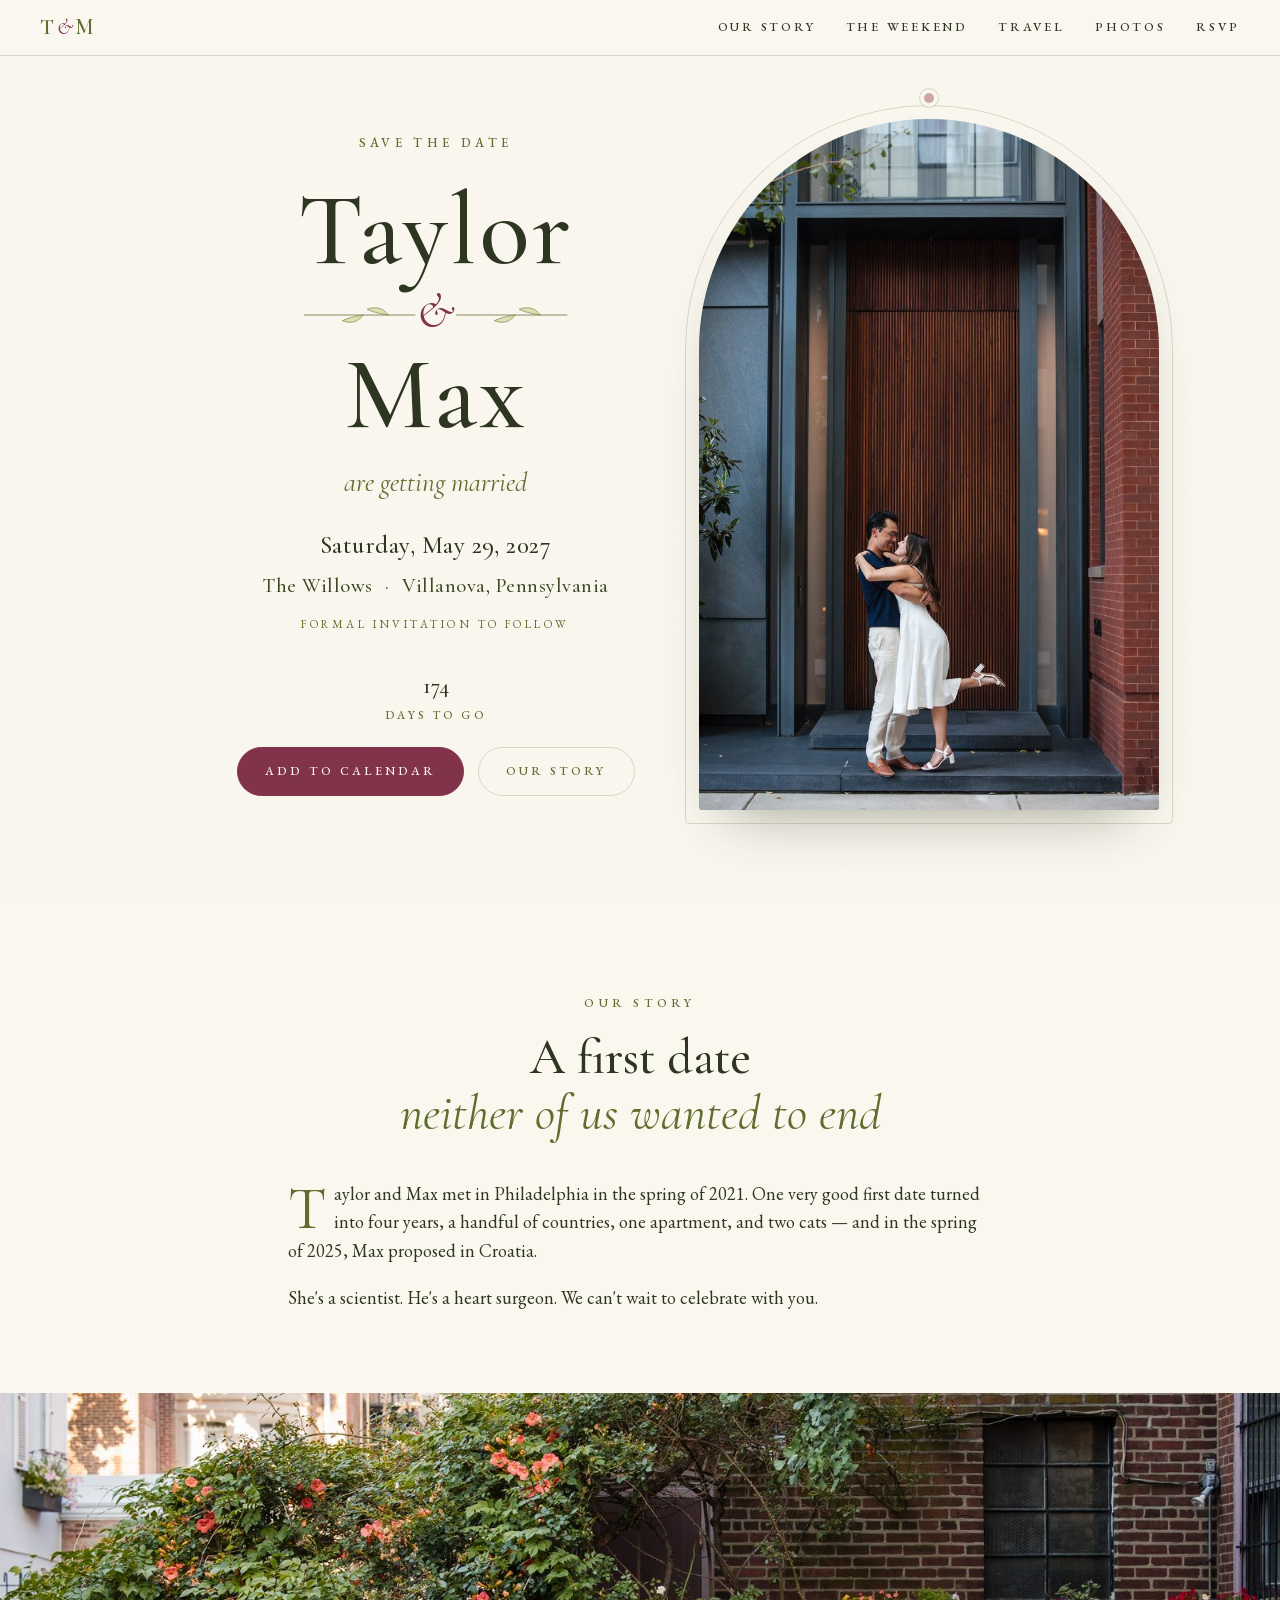
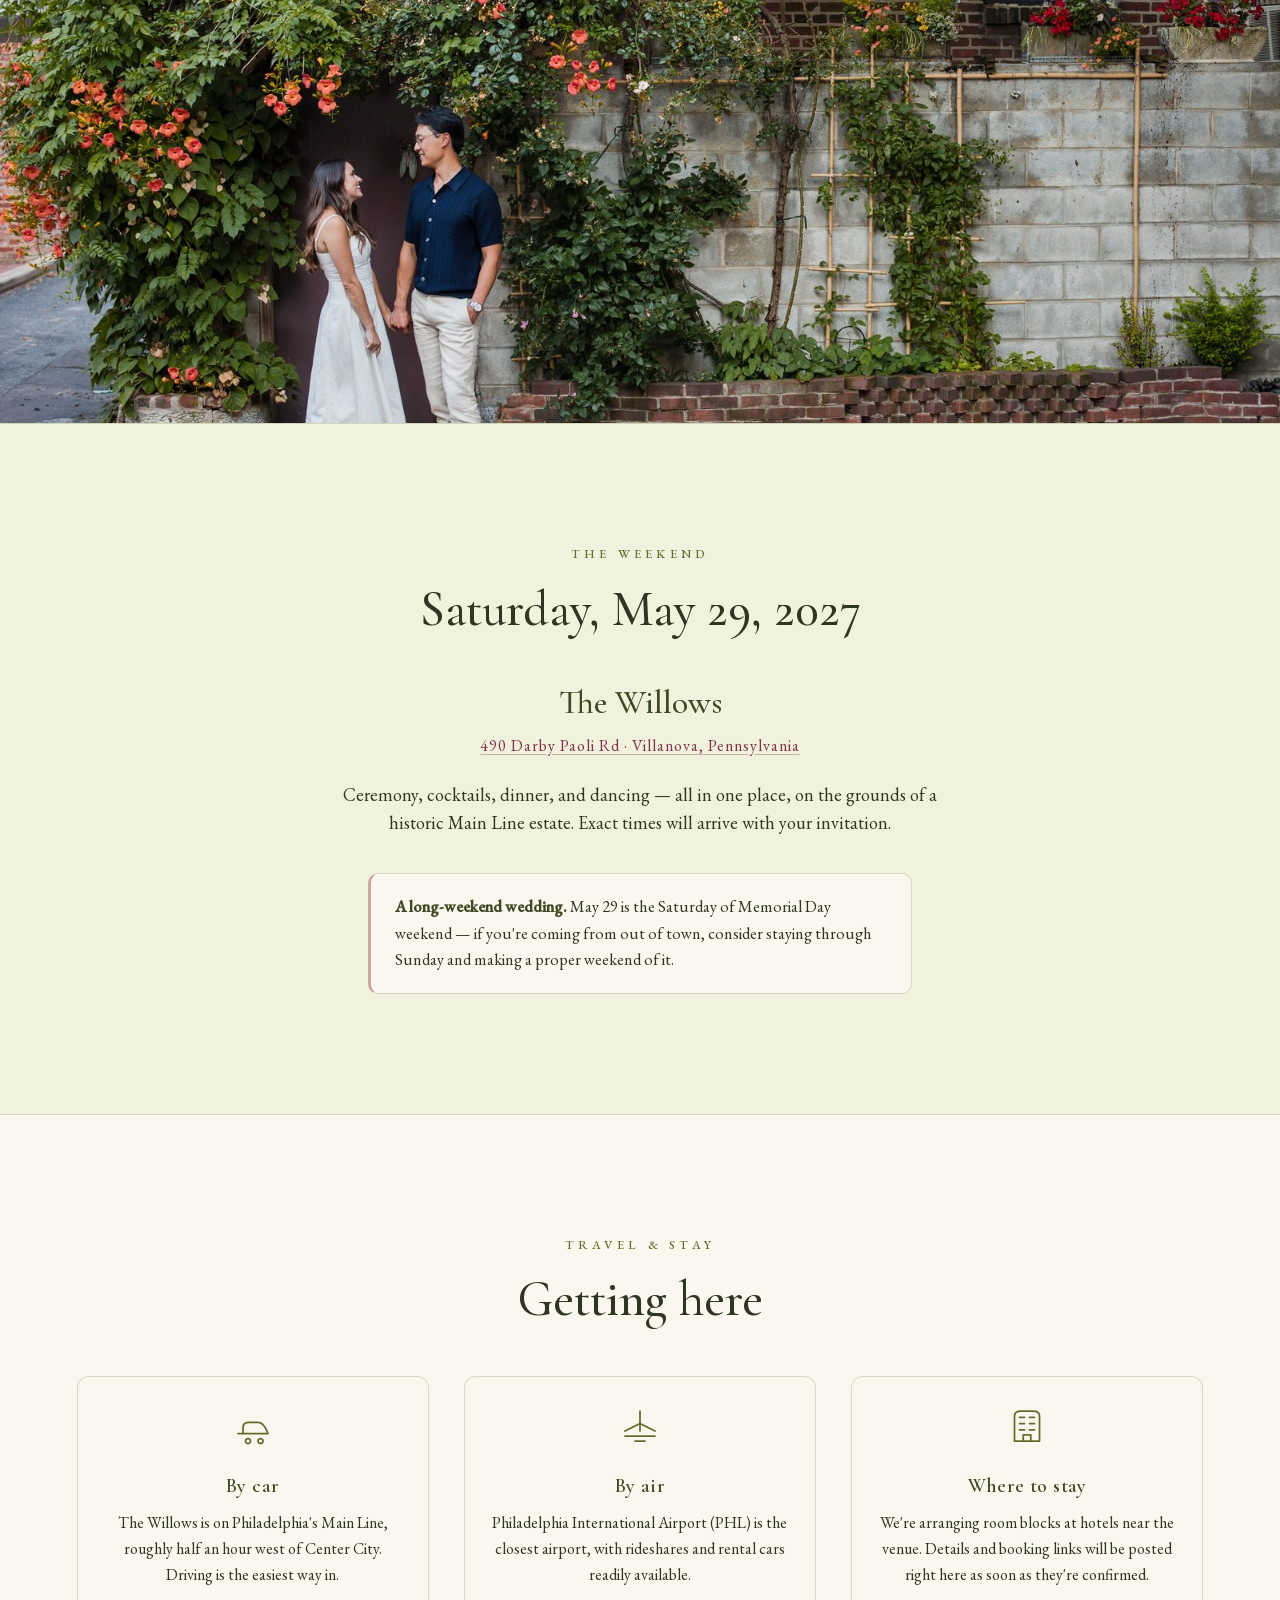
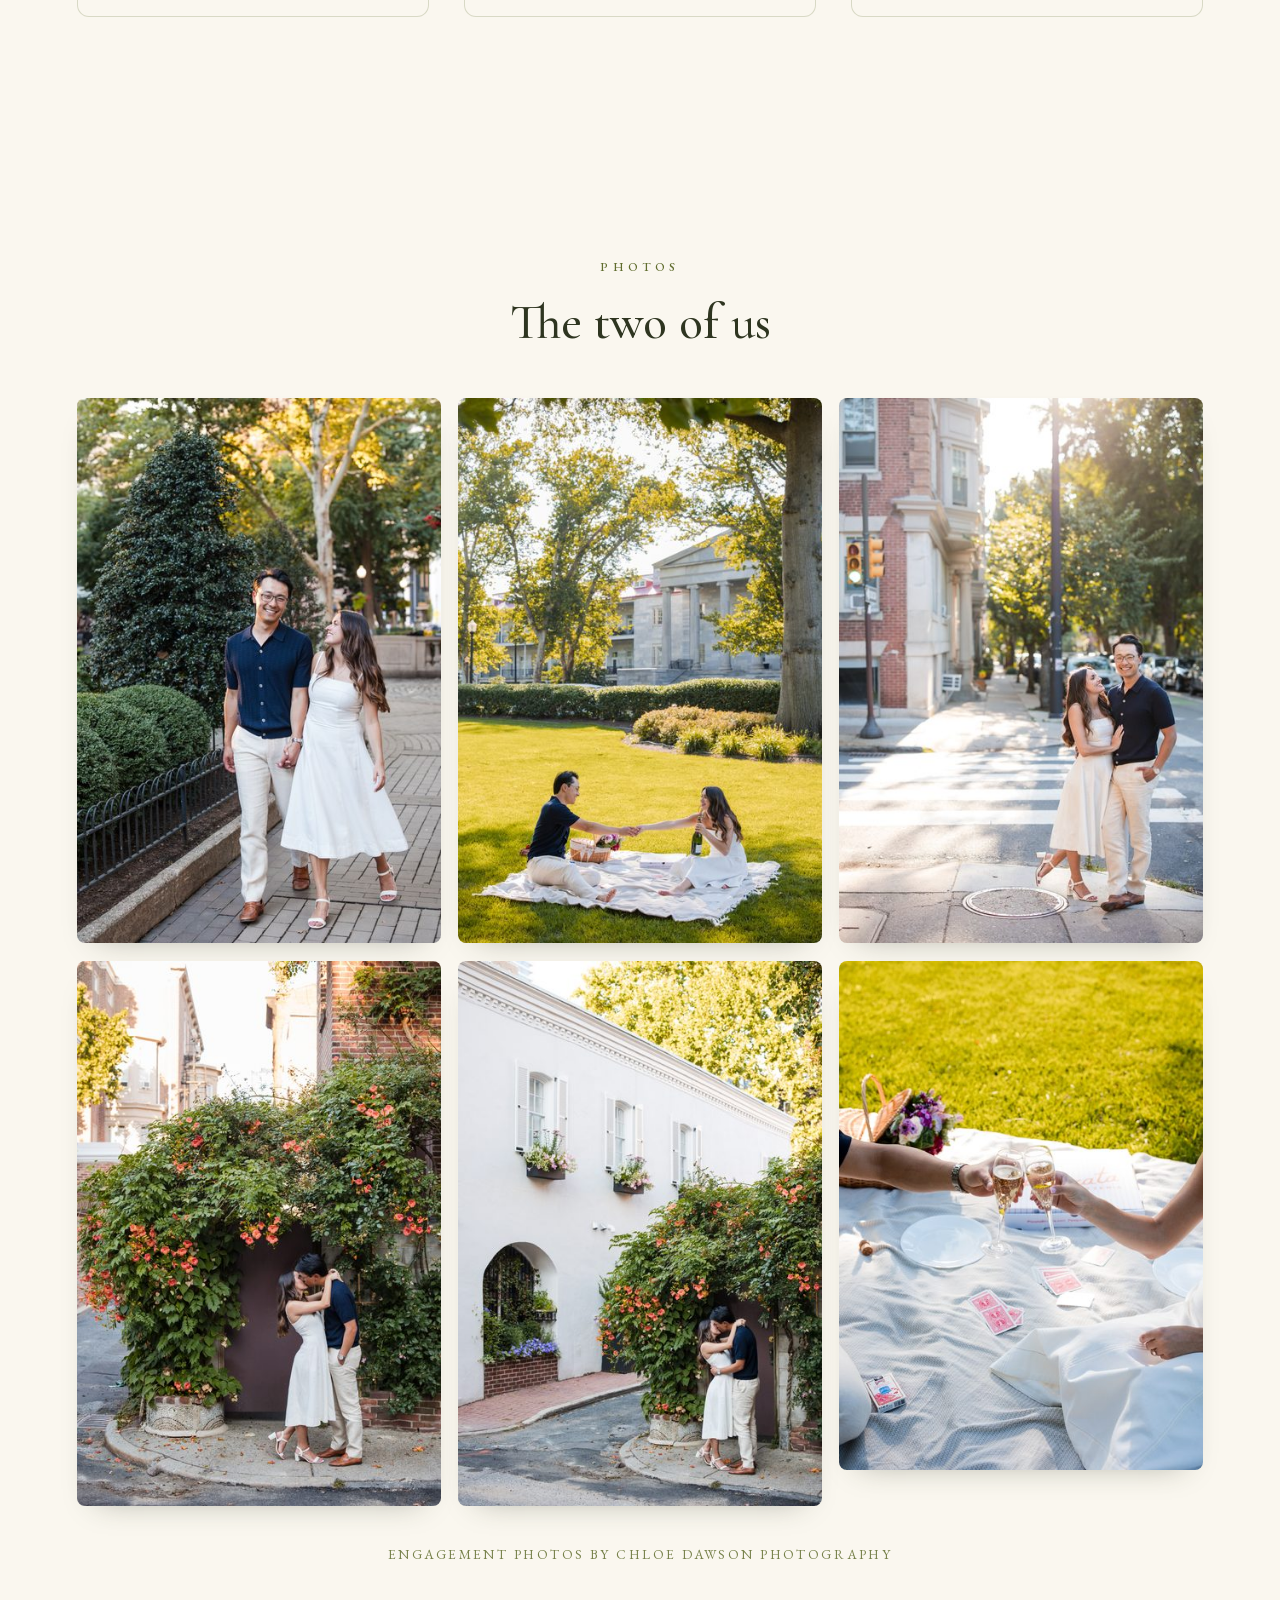
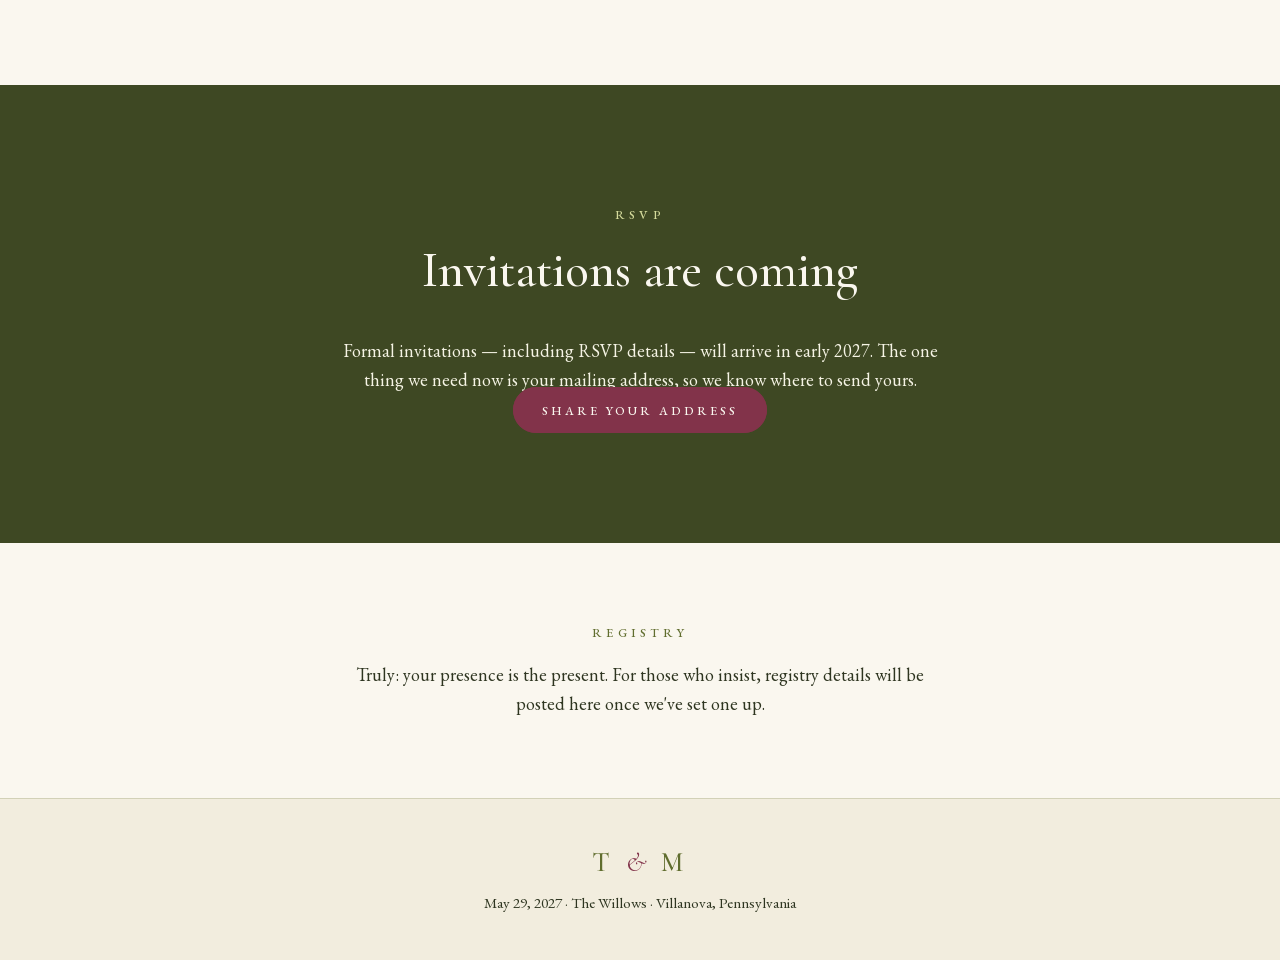
==== commit ccd4024e: "Hero date: two-line break with venue" ====
--- a/details/index.html
+++ b/details/index.html
@@ -44,7 +44,7 @@
       <span class="reveal d3">Max</span>
     </h1>
     <p class="hero-sub reveal d4"><em>are getting married</em></p>
-    <p class="hero-date reveal d4">Saturday, May 29, 2027 <span class="dot">&middot;</span> The Willows <span class="dot">&middot;</span> Villanova, Pennsylvania</p>
+    <p class="hero-date reveal d4">Saturday, May 29, 2027<br><span class="hero-venue">The Willows <span class="dot">&middot;</span> Villanova, Pennsylvania</span></p>
     <p class="hero-note reveal d5">Formal invitation to follow</p>
     <div class="hero-meta reveal d5">
       <p class="countdown" id="countdown" aria-live="off"></p>
--- a/css/styles.css
+++ b/css/styles.css
@@ -354,3 +354,4 @@
 .thanks p{ margin-bottom:1rem; }
 .peek{ padding-top:clamp(3rem,7vw,5rem); padding-bottom:clamp(3rem,7vw,5rem); }
 .peek .prose-wide{ margin-bottom:1.6rem; }
+.hero-date .hero-venue{ display:inline-block; font-size:.82em; color:var(--olive-deep); margin-top:.15em; }
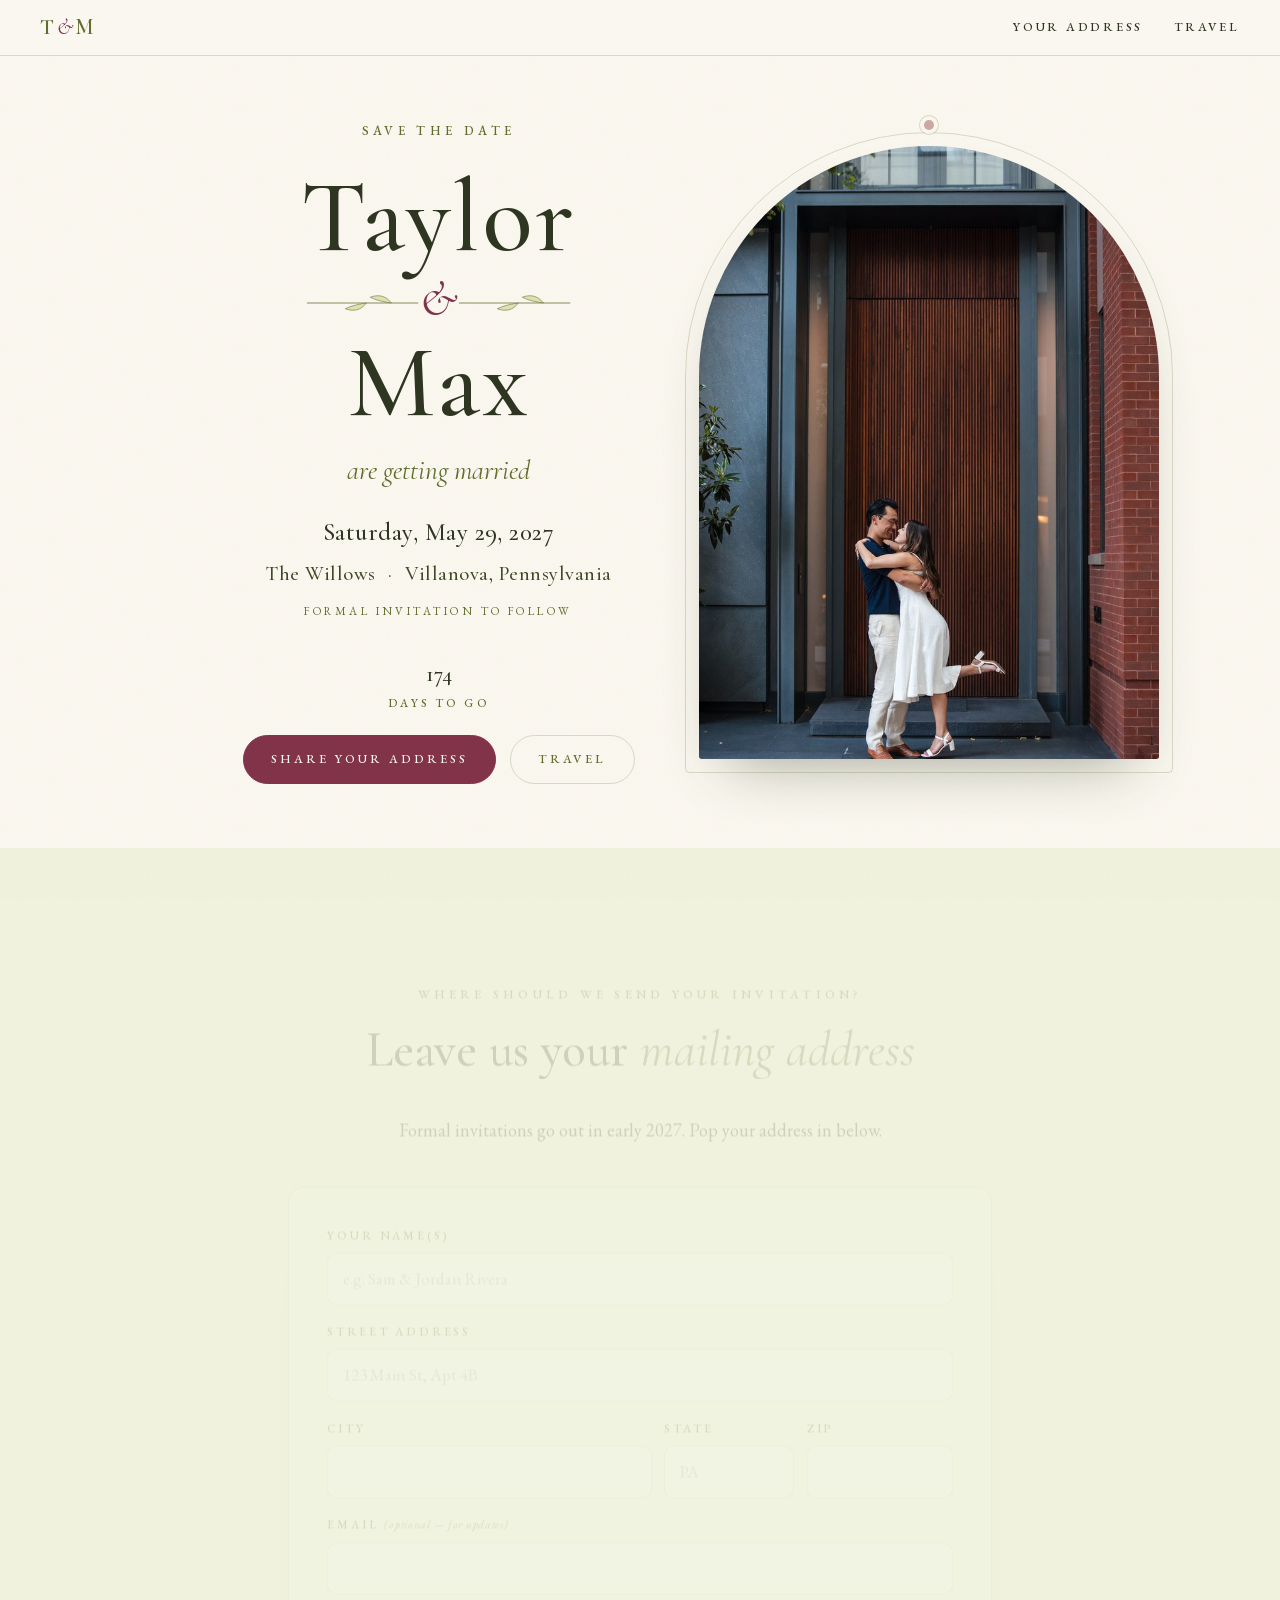
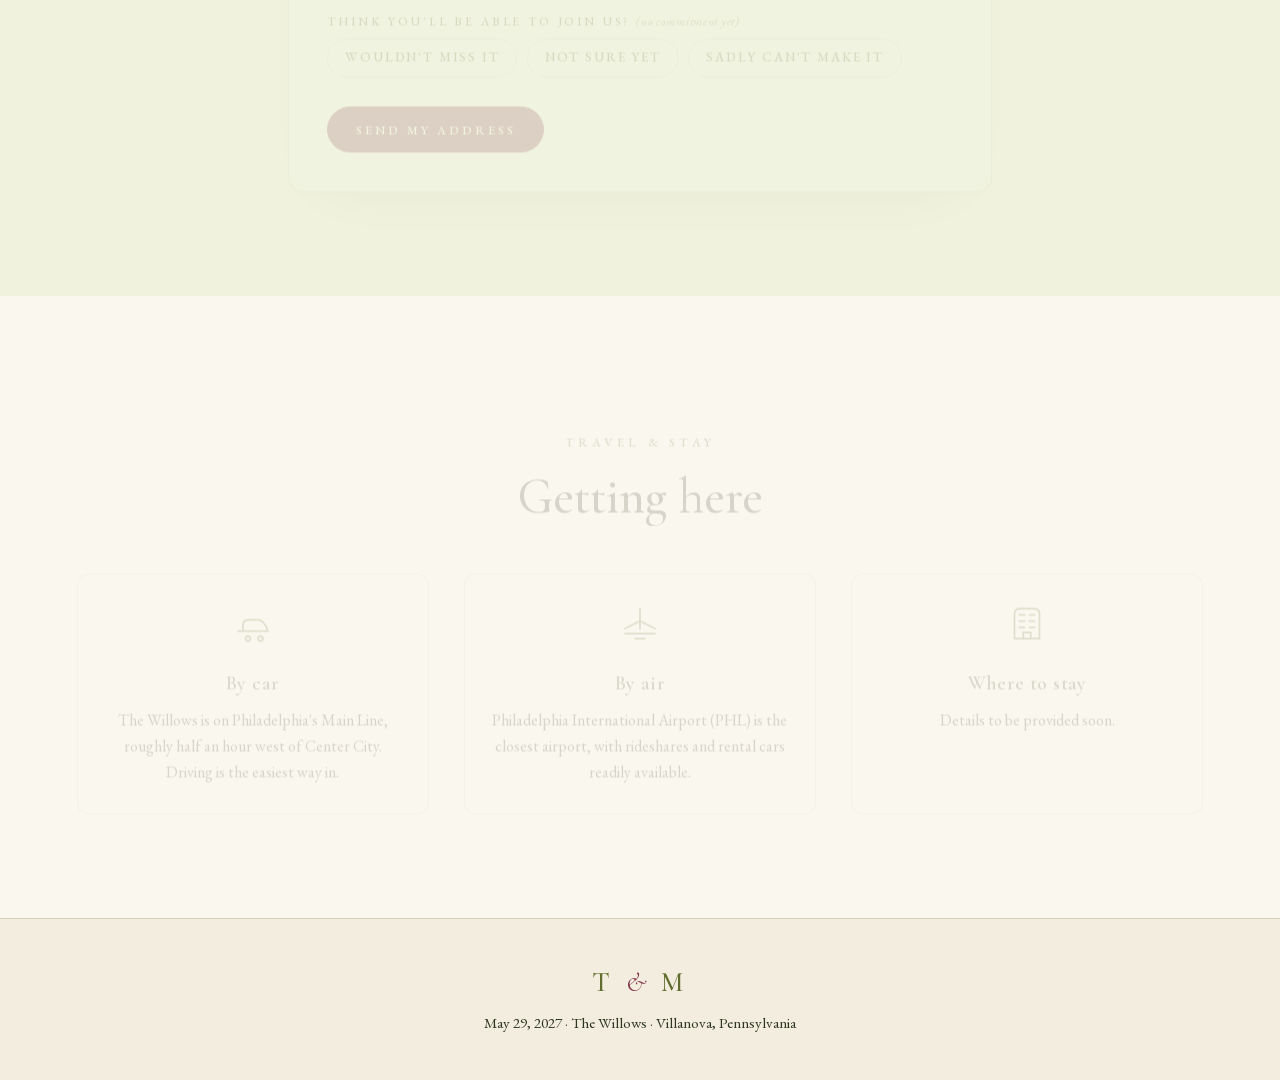
==== commit 6ec33571: "Save-the-date is the whole site: add Travel (car/air/stay TBD), retire /details/ (redirects home), d" ====
--- a/details/index.html
+++ b/details/index.html
@@ -1,170 +1 @@
-<!DOCTYPE html>
-<html lang="en" class="no-js">
-<head>
-<meta charset="utf-8">
-<meta name="viewport" content="width=device-width, initial-scale=1">
-<title>Save the Date — Taylor &amp; Max, May 29, 2027</title>
-<meta name="description" content="Save the date: Taylor &amp; Max are getting married Saturday, May 29, 2027 at The Willows in Villanova, Pennsylvania. Formal invitation to follow.">
-<link rel="canonical" href="https://maxandtaylor2027.com/details/">
-<meta property="og:title" content="Save the Date — Taylor &amp; Max, May 29, 2027">
-<meta property="og:description" content="Save the date: Taylor &amp; Max are getting married Saturday, May 29, 2027 in Villanova, Pennsylvania. Formal invitation to follow.">
-<meta property="og:type" content="website">
-<meta property="og:url" content="https://maxandtaylor2027.com/details/">
-<meta property="og:image" content="https://maxandtaylor2027.com/img/og.jpg">
-<meta property="og:image:width" content="1200">
-<meta property="og:image:height" content="630">
-<meta name="theme-color" content="#FAF7EF">
-<link rel="icon" href="/favicon.svg" type="image/svg+xml">
-<link rel="preload" href="/fonts/CormorantGaramond-400.woff2" as="font" type="font/woff2" crossorigin>
-<link rel="preload" href="/fonts/CormorantGaramond-400i.woff2" as="font" type="font/woff2" crossorigin>
-<link rel="stylesheet" href="/css/styles.css">
-</head>
-<body>
-
-<header class="topbar" id="top">
-  <a class="monogram" href="#top" aria-label="Taylor and Max — back to top">T<span class="amp">&amp;</span>M</a>
-  <nav class="topnav" aria-label="Sections">
-    <a href="#story">Our Story</a>
-    <a href="#weekend">The Weekend</a>
-    <a href="#travel">Travel</a>
-    <a href="#photos">Photos</a>
-    <a href="#rsvp">RSVP</a>
-  </nav>
-</header>
-
-<main>
-
-<!-- ============ HERO ============ -->
-<section class="hero">
-  <div class="hero-text">
-    <p class="eyebrow reveal">Save the Date</p>
-    <h1 class="names">
-      <span class="reveal d1">Taylor</span>
-      <span class="ampline reveal d2"><svg class="sprig sprig-left" viewBox="0 0 120 24" aria-hidden="true"><path d="M118 12 C 90 12, 60 12, 2 12" /><path d="M30 12 C 36 4, 44 3, 52 6 C 44 10, 36 11, 30 12 Z" class="leaf"/><path d="M56 12 C 62 20, 70 21, 78 18 C 70 14, 62 13, 56 12 Z" class="leaf"/></svg><em>&amp;</em><svg class="sprig" viewBox="0 0 120 24" aria-hidden="true"><path d="M2 12 C 30 12, 60 12, 118 12" /><path d="M90 12 C 84 4, 76 3, 68 6 C 76 10, 84 11, 90 12 Z" class="leaf"/><path d="M64 12 C 58 20, 50 21, 42 18 C 50 14, 58 13, 64 12 Z" class="leaf"/></svg></span>
-      <span class="reveal d3">Max</span>
-    </h1>
-    <p class="hero-sub reveal d4"><em>are getting married</em></p>
-    <p class="hero-date reveal d4">Saturday, May 29, 2027<br><span class="hero-venue">The Willows <span class="dot">&middot;</span> Villanova, Pennsylvania</span></p>
-    <p class="hero-note reveal d5">Formal invitation to follow</p>
-    <div class="hero-meta reveal d5">
-      <p class="countdown" id="countdown" aria-live="off"></p>
-      <div class="hero-actions">
-        <a class="btn" href="/wedding.ics" download>Add to calendar</a>
-        <a class="btn btn-ghost" href="#story">Our story</a>
-      </div>
-    </div>
-  </div>
-  <figure class="hero-photo reveal-photo">
-    <img src="/img/p150-md.jpg" srcset="/img/p150-md.jpg 733w, /img/p150-lg.jpg 1067w" sizes="(max-width: 900px) 92vw, 44vw" width="733" height="1100" alt="Taylor and Max kissing in a doorway, Taylor's heel kicked up" fetchpriority="high" decoding="async">
-  </figure>
-</section>
-
-<!-- ============ STORY ============ -->
-<section class="section story" id="story">
-  <div class="measure">
-    <p class="kicker reveal">Our Story</p>
-    <h2 class="reveal">A first date<br><em>neither of us wanted to end</em></h2>
-    <div class="prose reveal">
-      <p>Taylor and Max met in Philadelphia in the spring of 2021. One very good first date turned into four years, a handful of countries, one apartment, and two cats &mdash; and in the spring of 2025, Max proposed in Croatia.</p>
-      <p>She's a scientist. He's a heart surgeon. We can't wait to celebrate with you.</p>
-    </div>
-  </div>
-  <div class="story-band reveal-photo">
-    <img src="/img/p104-md.jpg" srcset="/img/p104-md.jpg 1100w, /img/p104-lg.jpg 1600w" sizes="100vw" width="1100" height="733" alt="Taylor and Max beneath a wall of flowering trumpet vine in Philadelphia" loading="lazy" decoding="async">
-  </div>
-</section>
-
-<!-- ============ WEEKEND ============ -->
-<section class="section weekend" id="weekend">
-  <div class="measure center">
-    <p class="kicker reveal">The Weekend</p>
-    <h2 class="reveal">Saturday, May 29, 2027</h2>
-    <div class="venue reveal">
-      <p class="venue-name">The Willows</p>
-      <p class="venue-addr"><a href="https://maps.google.com/?q=The+Willows,+490+Darby+Paoli+Rd,+Villanova,+PA+19085" rel="noopener" target="_blank">490 Darby Paoli Rd &middot; Villanova, Pennsylvania</a></p>
-    </div>
-    <p class="prose-wide reveal">Ceremony, cocktails, dinner, and dancing &mdash; all in one place, on the grounds of a historic Main&nbsp;Line estate. Exact times will arrive with your invitation.</p>
-    <aside class="notecard reveal">
-      <p><strong>A long-weekend wedding.</strong> May 29 is the Saturday of Memorial Day weekend &mdash; if you're coming from out of town, consider staying through Sunday and making a proper weekend of it.</p>
-    </aside>
-  </div>
-</section>
-
-<!-- ============ TRAVEL ============ -->
-<section class="section travel" id="travel">
-  <div class="wide">
-    <p class="kicker center reveal">Travel &amp; Stay</p>
-    <h2 class="center reveal">Getting here</h2>
-    <div class="travel-grid">
-      <article class="travel-card reveal">
-        <svg class="ticon" viewBox="0 0 32 32" aria-hidden="true"><path d="M4 22 L28 22 M8 22 L8 17 C8 14 10 13 13 13 L20 13 C24 13 26 16 28 22 M12 26 a2 2 0 1 0 0.01 0 M22 26 a2 2 0 1 0 0.01 0"/></svg>
-        <h3>By car</h3>
-        <p>The Willows is on Philadelphia's Main Line, roughly half an hour west of Center City. Driving is the easiest way in.</p>
-      </article>
-      <article class="travel-card reveal d1">
-        <svg class="ticon" viewBox="0 0 32 32" aria-hidden="true"><path d="M4 24 L28 24 M16 4 L16 14 M16 14 L28 20 M16 14 L4 20 M16 14 L16 20 M12 28 L20 28"/></svg>
-        <h3>By air</h3>
-        <p>Philadelphia International Airport (PHL) is the closest airport, with rideshares and rental cars readily available.</p>
-      </article>
-      <article class="travel-card reveal d2">
-        <svg class="ticon" viewBox="0 0 32 32" aria-hidden="true"><path d="M6 28 L6 8 C6 5 8 4 11 4 L21 4 C24 4 26 5 26 8 L26 28 M6 28 L26 28 M10 9 L14 9 M18 9 L22 9 M10 14 L14 14 M18 14 L22 14 M10 19 L14 19 M18 19 L22 19 M13 28 L13 23 L19 23 L19 28"/></svg>
-        <h3>Where to stay</h3>
-        <p>We're arranging room blocks at hotels near the venue. Details and booking links will be posted right here as soon as they're confirmed.</p>
-      </article>
-    </div>
-  </div>
-</section>
-
-<!-- ============ PHOTOS ============ -->
-<section class="section photos" id="photos">
-  <div class="wide">
-    <p class="kicker center reveal">Photos</p>
-    <h2 class="center reveal">The two of us</h2>
-    <div class="gallery" id="gallery">
-      <button class="ph" aria-label="View photo 1"><img src="/img/p133-sm.jpg" srcset="/img/p133-sm.jpg 427w, /img/p133-md.jpg 733w" sizes="(max-width: 640px) 92vw, (max-width: 1000px) 44vw, 29vw" data-full="/img/p133-lg.jpg" width="733" height="1100" alt="Walking together along a tree-lined square" loading="lazy" decoding="async"></button>
-      <button class="ph" aria-label="View photo 2"><img src="/img/p105-sm.jpg" srcset="/img/p105-sm.jpg 427w, /img/p105-md.jpg 733w" sizes="(max-width: 640px) 92vw, (max-width: 1000px) 44vw, 29vw" data-full="/img/p105-lg.jpg" width="733" height="1100" alt="A kiss beneath an archway of trumpet vine" loading="lazy" decoding="async"></button>
-      <button class="ph" aria-label="View photo 3"><img src="/img/pbase-sm.jpg" srcset="/img/pbase-sm.jpg 427w, /img/pbase-md.jpg 733w" sizes="(max-width: 640px) 92vw, (max-width: 1000px) 44vw, 29vw" data-full="/img/pbase-lg.jpg" width="733" height="1100" alt="A picnic on the lawn with a basket and champagne" loading="lazy" decoding="async"></button>
-      <button class="ph" aria-label="View photo 4"><img src="/img/p106-sm.jpg" srcset="/img/p106-sm.jpg 427w, /img/p106-md.jpg 733w" sizes="(max-width: 640px) 92vw, (max-width: 1000px) 44vw, 29vw" data-full="/img/p106-lg.jpg" width="733" height="1100" alt="An embrace beside a white cottage with flower boxes" loading="lazy" decoding="async"></button>
-      <button class="ph" aria-label="View photo 5"><img src="/img/p38-sm.jpg" srcset="/img/p38-sm.jpg 427w, /img/p38-md.jpg 733w" sizes="(max-width: 640px) 92vw, (max-width: 1000px) 44vw, 29vw" data-full="/img/p38-lg.jpg" width="733" height="1100" alt="Crossing a golden-lit city street" loading="lazy" decoding="async"></button>
-      <button class="ph" aria-label="View photo 6"><img src="/img/p6-sm.jpg" srcset="/img/p6-sm.jpg 457w, /img/p6-md.jpg 786w" sizes="(max-width: 640px) 92vw, (max-width: 1000px) 44vw, 29vw" data-full="/img/p6-lg.jpg" width="786" height="1100" alt="A champagne toast over the picnic blanket" loading="lazy" decoding="async"></button>
-    </div>
-    <p class="credit center">Engagement photos by Chloe Dawson Photography</p>
-  </div>
-</section>
-
-<!-- ============ RSVP ============ -->
-<section class="section rsvp" id="rsvp">
-  <div class="measure center">
-    <p class="kicker light reveal">RSVP</p>
-    <h2 class="reveal">Invitations are coming</h2>
-    <p class="prose-wide reveal">Formal invitations &mdash; including RSVP details &mdash; will arrive in early 2027. The one thing we need now is your mailing address, so we know where to send yours.</p>
-    <p class="center reveal"><a class="btn" href="/#address">Share your address</a></p>
-  </div>
-</section>
-
-<!-- ============ REGISTRY ============ -->
-<section class="section registry" id="registry">
-  <div class="measure center">
-    <p class="kicker reveal">Registry</p>
-    <p class="prose-wide reveal">Truly: your presence is the present. For those who insist, registry details will be posted here once we've set one up.</p>
-  </div>
-</section>
-
-</main>
-
-<footer class="footer">
-  <p class="foot-monogram">T <em>&amp;</em> M</p>
-  <p>May 29, 2027 &middot; The Willows &middot; Villanova, Pennsylvania</p>
-</footer>
-
-<!-- Lightbox -->
-<dialog class="lightbox" id="lightbox" aria-label="Photo viewer">
-  <button class="lb-close" id="lbClose" aria-label="Close">&times;</button>
-  <button class="lb-prev" id="lbPrev" aria-label="Previous photo">&#8249;</button>
-  <img id="lbImg" alt="">
-  <button class="lb-next" id="lbNext" aria-label="Next photo">&#8250;</button>
-</dialog>
-
-<script src="/js/main.js" defer></script>
-</body>
-</html>
+<!DOCTYPE html><html lang="en"><head><meta charset="utf-8"><meta http-equiv="refresh" content="0; url=/"><link rel="canonical" href="https://maxandtaylor2027.com/"><title>Taylor &amp; Max</title></head><body><p><a href="/">Taylor &amp; Max — Save the Date</a></p></body></html>
